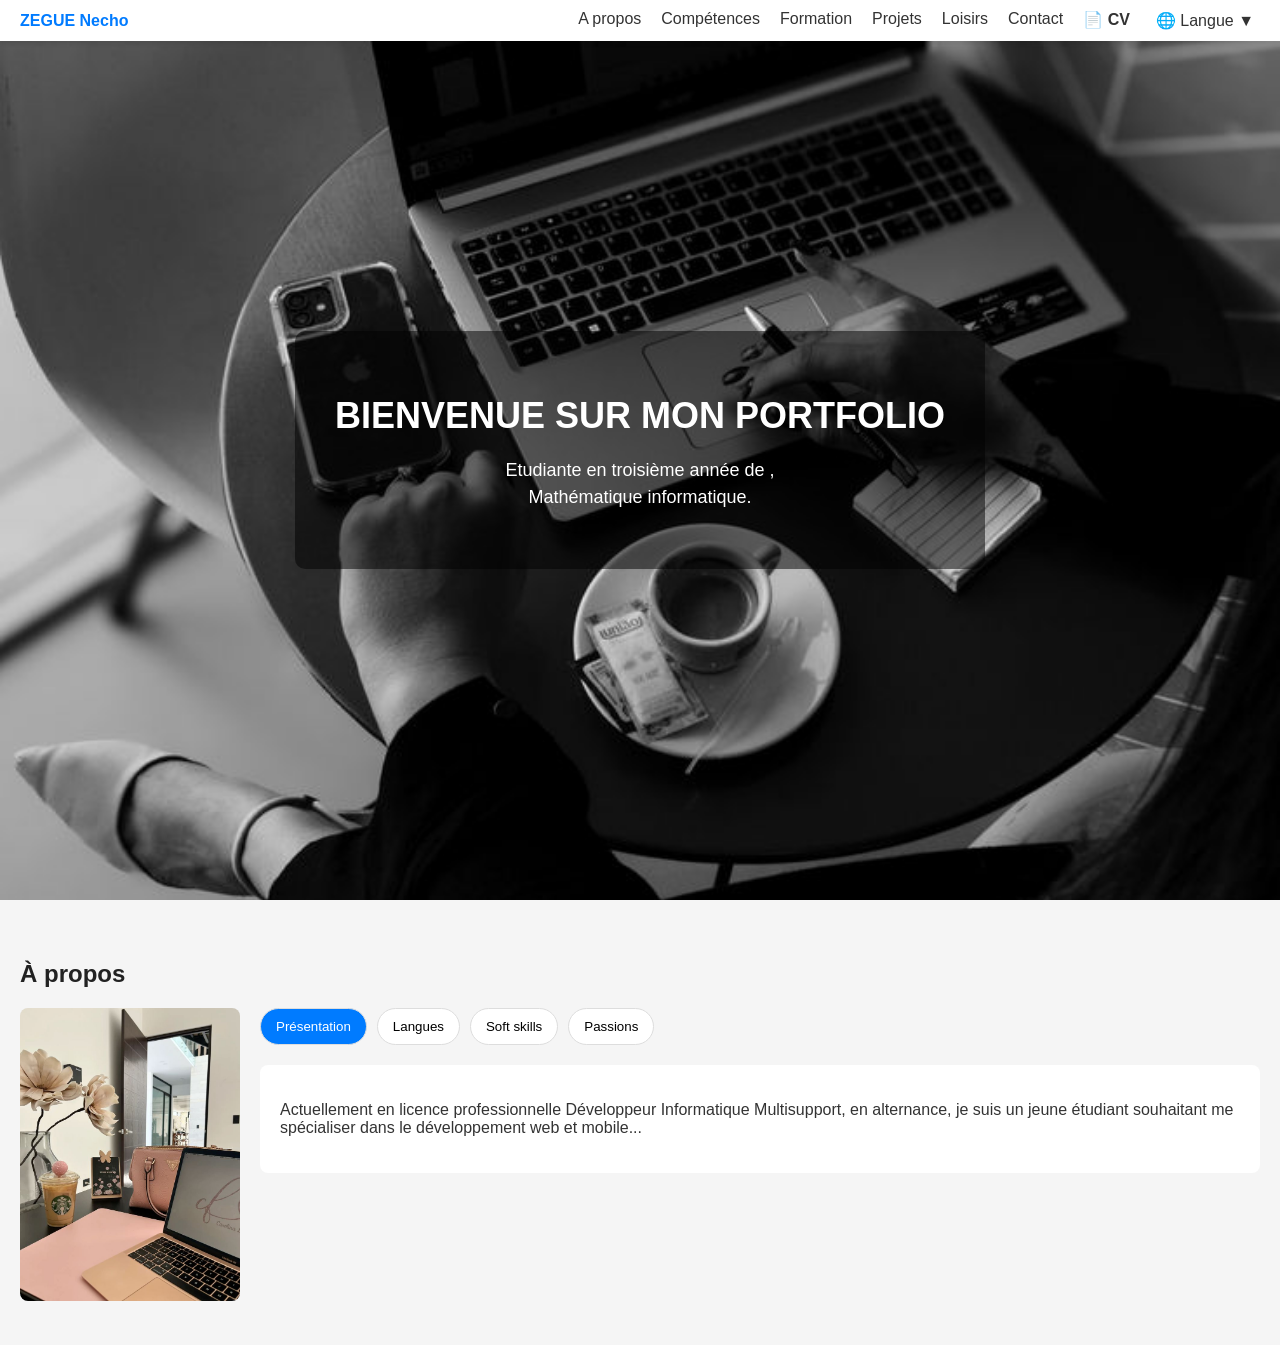
==== index.html @ 8e3d7dd7 "Update profile image source path in index.html" ====
<!DOCTYPE html>
<html lang="fr">
<head>
  <meta charset="UTF-8">
  <meta name="viewport" content="width=device-width, initial-scale=1.0">
  <title>Portfolio</title>
  <link rel="stylesheet" href="style.css">
</head>
<body>
  <!-- Navbar -->
  <nav class="navbar">
    <div class="logo">ZEGUE Necho</div>
    <ul class="menu">
      <li><a href="#about">A propos</a></li>
      <li><a href="#skills">Compétences</a></li>
      <li><a href="#education">Formation</a></li>
      <li><a href="#projects">Projets</a></li>
      <li><a href="#hobbies">Loisirs</a></li>
      <li><a href="#contact">Contact</a></li>
      <li><a href="cv.pdf" download class="cv">📄 CV</a></li>
      <li class="lang-dropdown">
        <button id="lang-btn">🌐 Langue ▼</button>
        <ul id="lang-menu" class="hidden">
          <li>Français</li>
          <li>English</li>
        </ul>
      </li>
    </ul>
  </nav>

  <!-- Section Hero -->
  <header class="hero">
    <div class="overlay">
      <h1>BIENVENUE SUR MON PORTFOLIO</h1>
      <p>Etudiante en troisième année de ,<br>
         Mathématique informatique.</p>
    </div>
  </header>

  <script src="script.js"></script>

  <!-- ====== HTML ====== -->
  <section class="about-section" id="about">
    <h2 class="about-title">À propos</h2>
    <div class="about-container">
      <!-- Photo de profil -->
      <div class="about-photo"> 
        <img src="images/stage.jpg" alt="Photo de profil">
      </div>
  
      <!-- Contenu à droite -->
      <div class="about-content">
        <!-- Boutons -->
        <div class="tab-buttons">
          <button class="tab-btn active" data-tab="presentation">Présentation</button>
          <button class="tab-btn" data-tab="langues">Langues</button>
          <button class="tab-btn" data-tab="skills">Soft skills</button>
          <button class="tab-btn" data-tab="passions">Passions</button>
        </div>
  
        <!-- Zone de contenu -->
        <div class="tab-content">
          <div id="presentation" class="tab-item active">
            <p>
              Actuellement en licence professionnelle Développeur Informatique Multisupport, en alternance, je suis un jeune étudiant souhaitant me spécialiser dans le développement web et mobile...
            </p>
          </div>
          <div id="langues" class="tab-item">
            <p>
              Français (natif), Anglais (intermédiaire), Espagnol (notions).
            </p>
          </div>
          <div id="skills" class="tab-item">
            <p>
              Travail en équipe, communication, adaptabilité, résolution de problèmes.
            </p>
          </div>
          <div id="passions" class="tab-item">
            <p>
              Développement web, nouvelles technologies, sport, musique.
            </p>
          </div>
        </div>
      </div>
    </div>
  </section>

</body>
</html>
---- style.css ----
body {
  margin: 0;
  font-family: Arial, sans-serif;
}

/* Navbar */
.navbar {
  position: fixed;
  top: 0;
  width: 100%;
  background-color: #ffffff; /* Fond blanc */
  color: #333333; /* Texte gris foncé */
  display: flex;
  justify-content: space-between;
  align-items: center;
  padding: 10px 20px;
  box-shadow: 0 2px 5px rgba(0,0,0,0.1);
  z-index: 1000;
}

.logo {
  font-weight: bold;
  color: #007BFF; /* Bleu pour le nom */
}

.menu {
  list-style: none;
  display: flex;
  margin: 0;
  padding: 0;
  padding-right: 40px; /* Décale les éléments vers la gauche de ~4cm */
}


.menu li {
  margin-left: 20px;
  position: relative;
}

.menu a, .menu button {
  text-decoration: none;
  color: #333333;
  background: none;
  border: none;
  font-size: 16px;
  cursor: pointer;
}

.menu a:hover, .menu button:hover {
  color: #007BFF; /* Hover bleu */
}

.cv {
  font-weight: bold;
}

.lang-dropdown ul {
  position: absolute;
  top: 30px;
  right: 0;
  background: #ffffff; /* Fond blanc */
  border: 1px solid #ccc;
  list-style: none;
  padding: 5px;
  margin: 0;
  width: 120px;
}

.lang-dropdown ul li {
  padding: 8px;
  cursor: pointer;
  color: #000000; /* Texte noir */
}

.lang-dropdown ul li:hover {
  background: #f0f0f0; /* Hover gris clair */
}

.hidden {
  display: none;
}

/* Section avec image de fond */
.hero {
  height: 100vh;
  background: url("images/bureau.jpg") no-repeat center center/cover;
  display: flex;
  align-items: center;
  justify-content: center;
  text-align: center;
  position: relative;
}

.hero .overlay {
  background: rgba(0,0,0,0.5); /* Fond semi-transparent noir */
  color: #ffffff;
  padding: 40px;
  border-radius: 10px;
}

.hero h1 {
  font-size: 36px;
  margin-bottom: 20px;
}

.hero p {
  font-size: 18px;
  line-height: 1.5;
}

/* Responsive */
@media (max-width: 768px) {
  .menu {
    flex-direction: column;
    background: #ffffff;
    position: absolute;
    top: 60px;
    right: 0;
    width: 200px;
    display: none;
  }

  .menu li {
    margin: 10px 0;
  }

  .menu.show {
    display: flex;
  }

  .hero h1 {
    font-size: 24px;
  }

  .hero p {
    font-size: 14px;
  }
}

/* ====== CSS ====== */
.about-section {
  background-color: #f5f5f5;
  color: #333333;
  padding: 40px 20px;
}

.about-title {
  font-weight: bold;
  color: #222222;
  margin-bottom: 20px;
}

.about-container {
  display: flex;
  flex-wrap: wrap;
  gap: 20px;
}

.about-photo img {
  width: 220px;
  border-radius: 8px;
}

.about-content {
  flex: 1;
  min-width: 250px;
}

.tab-buttons {
  display: flex;
  gap: 10px;
  margin-bottom: 20px;
}

.tab-btn {
  background-color: #ffffff;
  color: #000000;
  border: 1px solid #ddd;
  padding: 10px 15px;
  border-radius: 20px;
  cursor: pointer;
  transition: all 0.3s ease;
}

.tab-btn:hover {
  background-color: #007BFF;
  color: #ffffff;
}

.tab-btn.active {
  background-color: #007BFF;
  color: #ffffff;
}

.tab-content {
  background: #ffffff;
  padding: 20px;
  border-radius: 8px;
}

.tab-item {
  display: none;
}

.tab-item.active {
  display: block;
}

/* Responsive */
@media (max-width: 768px) {
  .about-container {
    flex-direction: column;
    align-items: center;
  }

  .about-photo img {
    width: 180px;
  }

  .tab-buttons {
    flex-wrap: wrap;
    justify-content: center;
  }
}
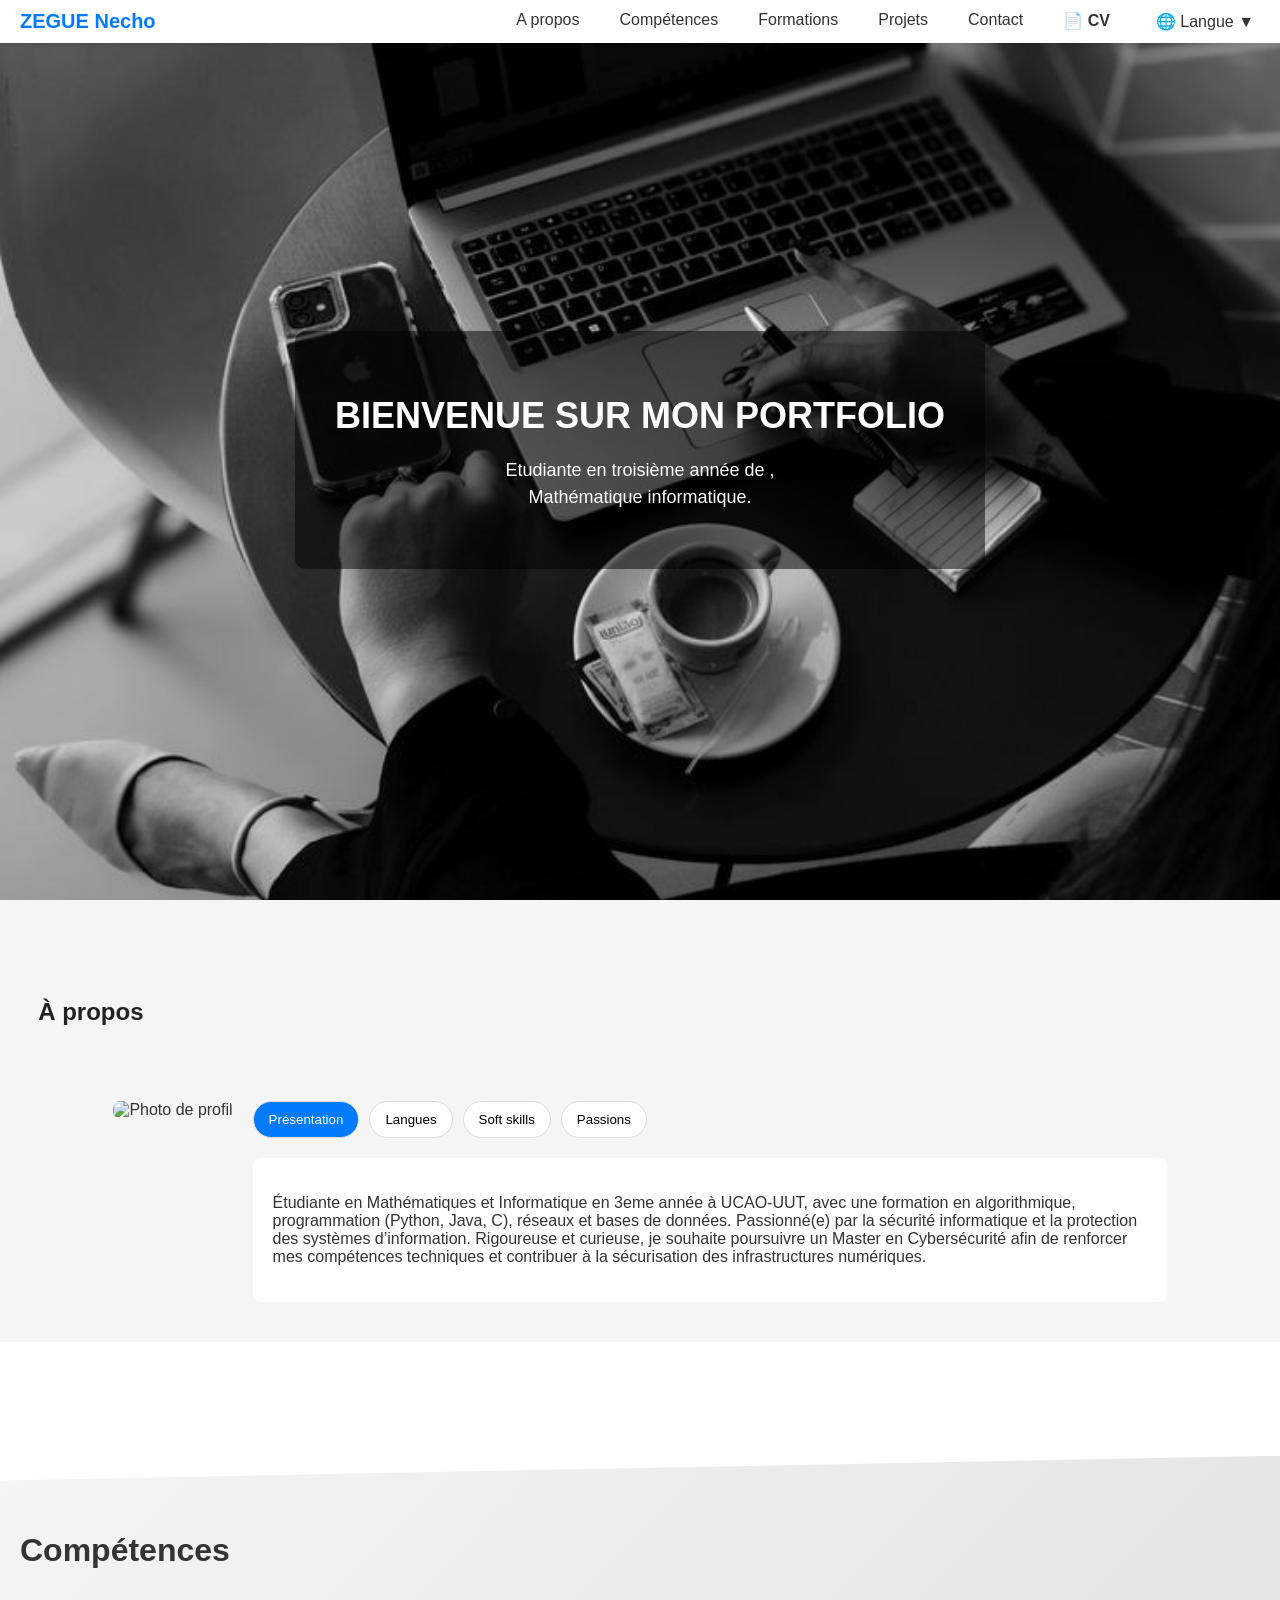
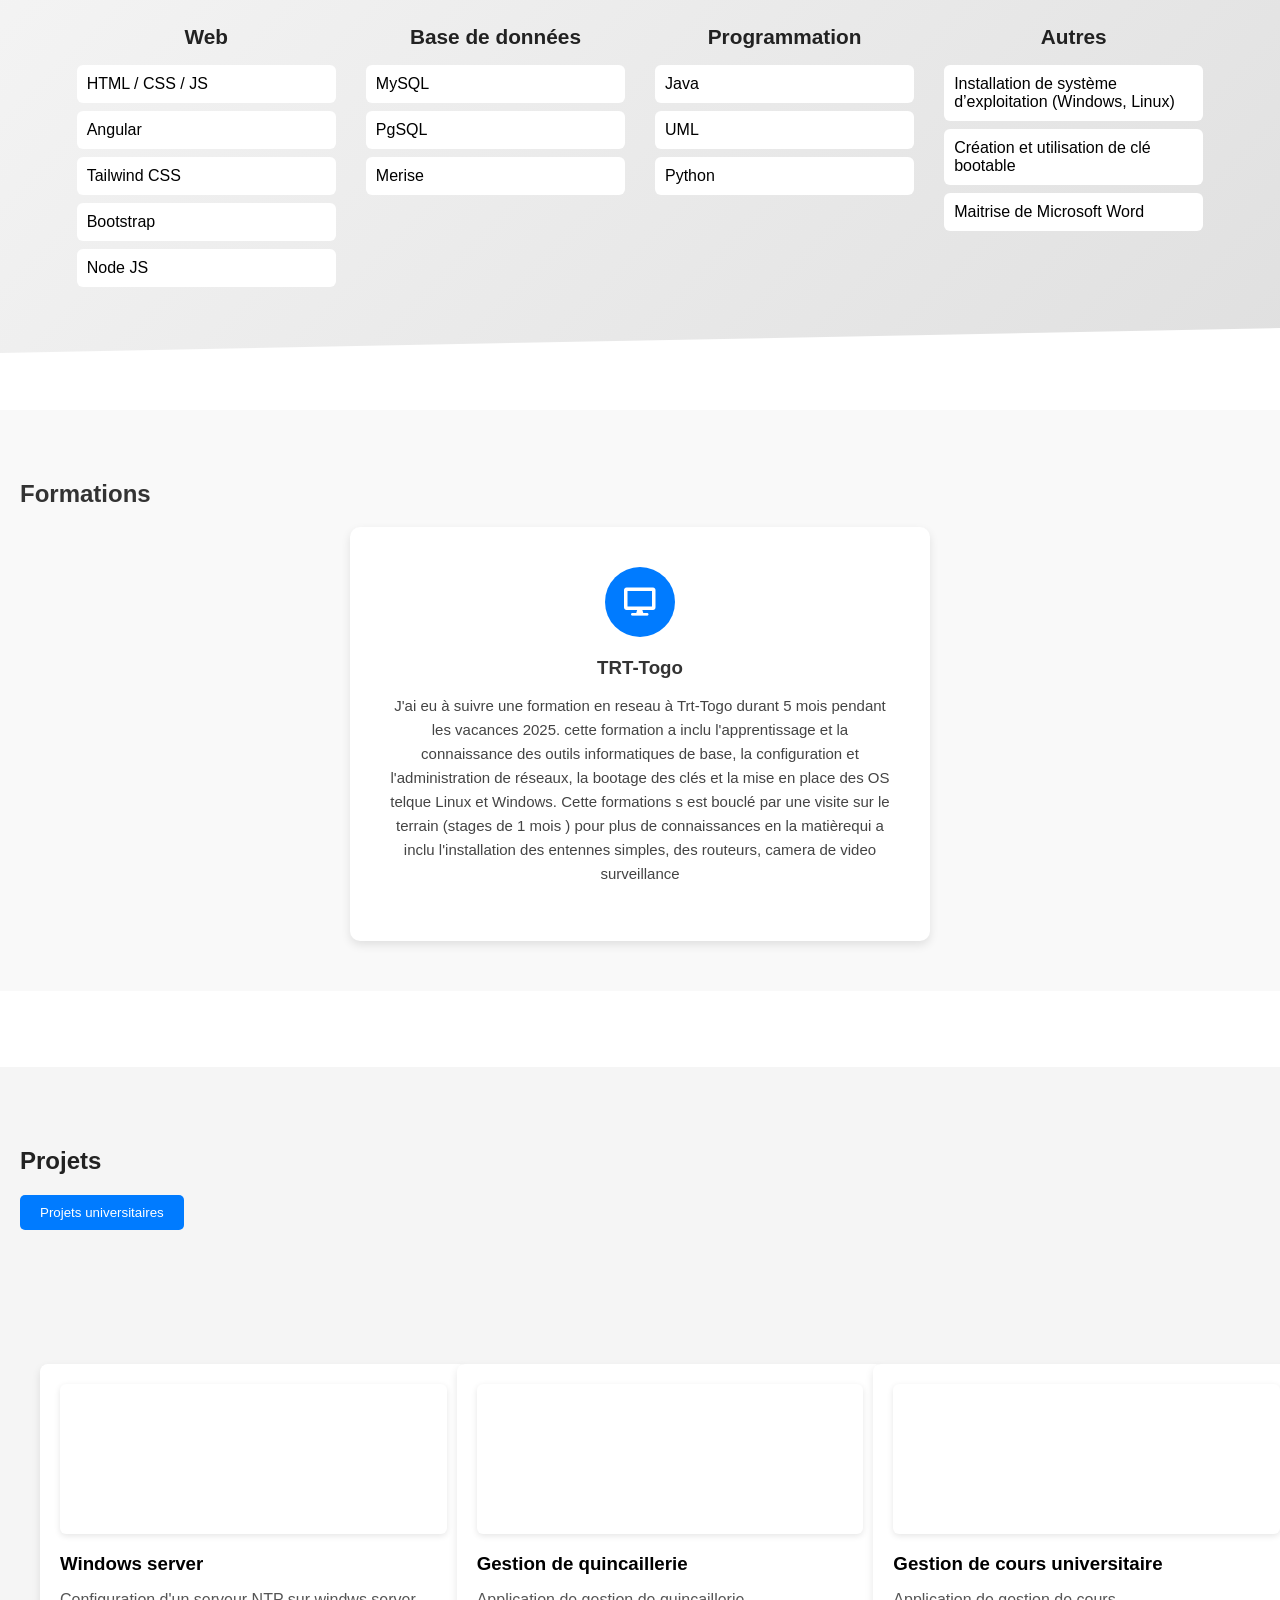
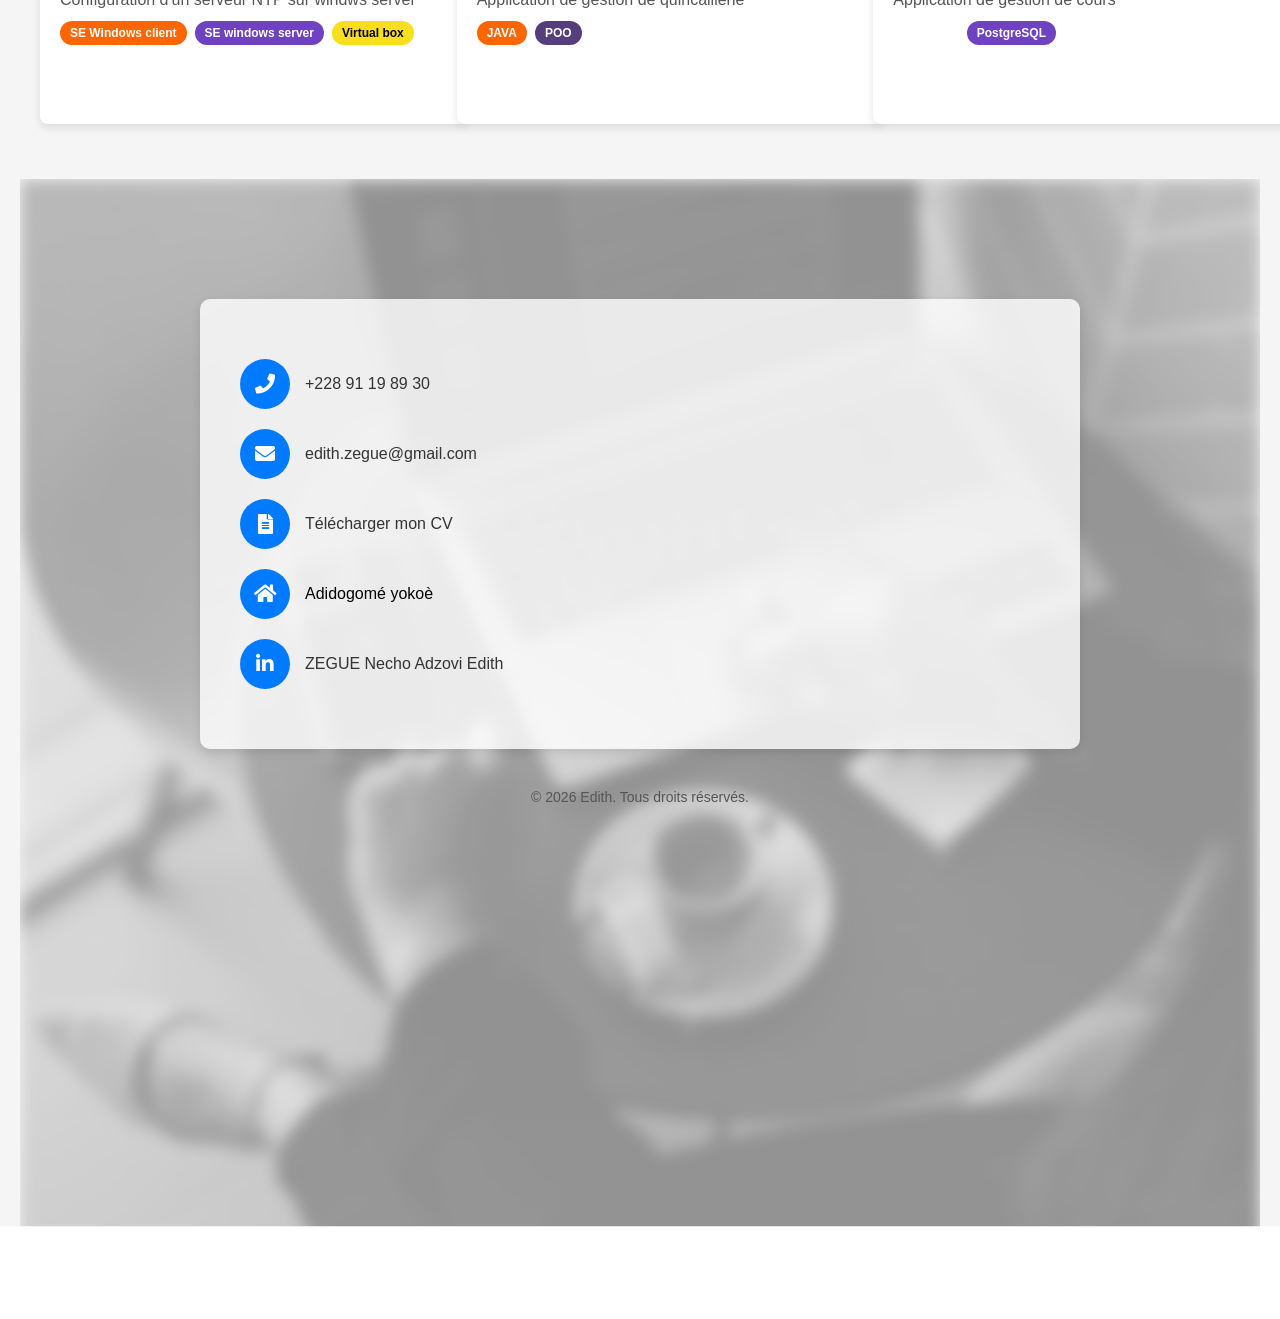
==== commit b51a2610: "Revise portfolio content and add Font Awesome Updated various sections of the portfolio including na" ====
--- a/index.html
+++ b/index.html
@@ -5,6 +5,8 @@
   <meta name="viewport" content="width=device-width, initial-scale=1.0">
   <title>Portfolio</title>
   <link rel="stylesheet" href="style.css">
+  <link rel="stylesheet" href="https://cdnjs.cloudflare.com/ajax/libs/font-awesome/5.15.4/css/all.min.css">
+
 </head>
 <body>
   <!-- Navbar -->
@@ -13,9 +15,9 @@
     <ul class="menu">
       <li><a href="#about">A propos</a></li>
       <li><a href="#skills">Compétences</a></li>
-      <li><a href="#education">Formation</a></li>
-      <li><a href="#projects">Projets</a></li>
-      <li><a href="#hobbies">Loisirs</a></li>
+      <li><a href="#education">Formations</a></li>
+      <li><a href="#projects">Projets</a></li> 
+<!--      <li><a href="#hobbies">Loisirs</a></li> -->
       <li><a href="#contact">Contact</a></li>
       <li><a href="cv.pdf" download class="cv">📄 CV</a></li>
       <li class="lang-dropdown">
@@ -45,7 +47,7 @@
     <div class="about-container">
       <!-- Photo de profil -->
       <div class="about-photo"> 
-        <img src="images/stage.jpg" alt="Photo de profil">
+        <img src="images/MOI.jpeg" alt="Photo de profil">
       </div>
   
       <!-- Contenu à droite -->
@@ -62,28 +64,312 @@
         <div class="tab-content">
           <div id="presentation" class="tab-item active">
             <p>
-              Actuellement en licence professionnelle Développeur Informatique Multisupport, en alternance, je suis un jeune étudiant souhaitant me spécialiser dans le développement web et mobile...
+              Étudiante en Mathématiques et Informatique en 3eme année à UCAO-UUT, avec une formation en algorithmique, programmation (Python, Java, C), réseaux et bases de données. Passionné(e) par la sécurité informatique et la protection des systèmes d’information. Rigoureuse et curieuse, je souhaite poursuivre un Master en Cybersécurité afin de renforcer mes compétences techniques et contribuer à la sécurisation des infrastructures numériques.
             </p>
           </div>
           <div id="langues" class="tab-item">
             <p>
-              Français (natif), Anglais (intermédiaire), Espagnol (notions).
+              Français (natif), Anglais (intermédiaire).
             </p>
           </div>
           <div id="skills" class="tab-item">
             <p>
-              Travail en équipe, communication, adaptabilité, résolution de problèmes.
+              Travail en équipe, communication, adaptabilité, esprit critique, discipline, résolution de problèmes.
             </p>
           </div>
           <div id="passions" class="tab-item">
             <p>
-              Développement web, nouvelles technologies, sport, musique.
+              J'ai de la passion pour la musique, la danse, le dessin, les voyanges et meme le sport qui est plus un loisirs.
             </p>
           </div>
         </div>
       </div>
     </div>
   </section>
+
+
+    <!-- Section Compétences -->
+    <!-- Section Compétences -->
+    <section class="competences">
+    <div class="header">
+        <h2>Compétences</h2>
+    </div>
+    <div class="skills-grid">
+        <!-- Web -->
+        <div class="skill-column">
+        <h3>Web</h3>
+        <ul>
+            <li data-level="90">HTML / CSS / JS</li>
+            <li data-level="80">Angular</li>
+            <li data-level="65">Tailwind CSS</li>
+            <li data-level="70">Bootstrap</li>
+            <li data-level="40">Node JS</li>
+        </ul>
+        </div>
+        <!-- Base de données -->
+        <div class="skill-column">
+        <h3>Base de données</h3>
+        <ul>
+            <li data-level="70">MySQL</li>
+            <li data-level="60">PgSQL</li>
+            <li data-level="40">Merise</li>
+        </ul>
+        </div>
+        <!-- Programmation -->
+        <div class="skill-column">
+        <h3>Programmation</h3>
+        <ul>
+            <li data-level="60">Java</li>
+            <li data-level="50">UML</li>
+            <li data-level="30">Python</li>
+        </ul>
+        </div>
+        <!-- Autres -->
+        <div class="skill-column">
+        <h3>Autres</h3>
+        <ul>
+            <li data-level="60">Installation de système d’exploitation (Windows, Linux)</li>
+            <li data-level="65">Création et utilisation de clé bootable</li>
+            <li data-level="90">Maitrise de Microsoft Word</li>
+        </ul>
+        </div>
+    </div>
+    </section>
+
+
+    <!-- Section Formation -->
+
+    <section class="formations">
+        <h2 class="section-title">Formations</h2>
+        <div class="formations-container">
+        
+        <!-- Carte 1 -->
+    <!--   <div class="formation-card">
+            <div class="icon">
+                <i class="fas fa-microscope"></i>
+            </div>
+            <h3>Bac Scientifique</h3>
+            <p>
+            J'ai obtenu mon baccalauréat scientifique spécialité ISN (Informatique et Sciences du Numérique) et option Musique en Juillet 2017, au lycée Voltaire de Wingles. 
+            J'ai choisi la spécialité ISN car je voulais découvrir l'informatique en général, et c'est cette option qui m'a orienté vers des études en informatique.
+            </p>
+        </div>  -->
+
+        <!-- Carte 2 -->
+        <div class="formation-card">
+            <div class="icon">
+                <i class="fas fa-desktop"></i>
+            </div>
+            <h3>TRT-Togo</h3>
+            <p>
+              J'ai eu à suivre une formation en reseau à Trt-Togo durant 5 mois pendant les vacances 2025. cette formation a inclu l'apprentissage et la connaissance  des outils 
+              informatiques de base, la configuration et l'administration de réseaux, la bootage des clés et la mise en place des OS telque Linux et Windows. Cette formations s est bouclé 
+              par une visite sur le terrain (stages de 1 mois ) pour plus de connaissances en la matièrequi a inclu l'installation des entennes simples, des routeurs, camera de video surveillance
+            </p>
+        </div>
+
+        <!-- Carte 3 -->
+     <!--    <div class="formation-card">
+            <div class="icon">
+                <i class="fas fa-project-diagram"></i>
+            </div>
+            <h3>Management de Projet Digital</h3>
+            <p>
+                Je suis actuellement en cinquième année à Efficom Lille où je suis cette formation en alternance, ce qui me permet de développer mes compétences en chefferie de projet et management d'équipe tout en acquérant de l'expérience en entreprise à WorldLine.
+            </p>
+        </div>  -->
+
+    </div>
+    </section>
+
+
+    <!-- projets -->
+
+      <section class="portfolio-section">
+    <!-- Bloc Projets personnels -->
+    <div class="portfolio-header">
+      <h2>Projets</h2>
+      <div class="portfolio-buttons">
+        <button class="filter-btn active">Projets universitaires</button>
+      </div>
+    </div>
+
+    <div class="portfolio-grid personal-block">
+      <!-- Carte 1 -->
+      <div class="portfolio-card">
+        <div class="card-inner">
+          <div class="card-front">
+            
+            <div class="project-image" style="background-image: url('images/windows server.jpg');"></div>
+            <h3>Windows server</h3>
+            <p>Configuration d'un serveur NTP sur windws server</p>
+            <div class="badges">
+              <span class="badge htmlcss">SE Windows client</span>
+              <span class="badge php">SE windows server</span>
+              <span class="badge js">Virtual box</span>
+            </div>
+          </div>
+          <div class="card-back">
+            <p>Projet de configuration de serveur NTP sur Windows Server.</p>
+          </div>
+        </div>
+      </div>
+
+      <!-- Carte 2 -->
+      <div class="portfolio-card">
+        <div class="card-inner">
+          <div class="card-front">
+             <div class="project-image" style="background-image: url('images/outils.jpg');"></div>
+            <h3>Gestion de quincaillerie</h3>
+            <p>Application de gestion de quincaillerie</p>
+            <div class="badges">
+              <span class="badge htmlcss">JAVA</span>
+              <span class="badge bootstrap">POO</span>
+              <span class="badge JS">MySQL</span>
+            </div>
+          </div>
+          <div class="card-back">
+            <p>Projet de conception et de développement d'une application de gestion de quincaillerie.</p>
+          </div>
+        </div>
+      </div>
+
+      <!-- Carte 3 -->
+      <div class="portfolio-card">
+        <div class="card-inner">
+          <div class="card-front">
+            <div class="project-image" style="background-image: url('images/cours.jpg');"></div>
+            <h3>Gestion de cours universitaire</h3>
+            <p>Application de gestion de cours</p>
+            <div class="badges">
+              <span class="badge JS">Angular</span>
+              <span class="badge php">PostgreSQL</span>
+            </div>
+          </div>
+          <div class="card-back">
+            <p>Application de gestion de cours universitaire.</p>
+          </div>
+        </div>
+      </div>
+    </div>
+
+    <!-- Bloc Projets professionnels -->
+<!--    <div class="portfolio-header professional-header">
+      <div class="portfolio-buttons">
+        <button class="filter-btn active">Projets professionnels</button>
+      </div>
+    </div> -->
+
+<!--    <div class="portfolio-grid professional-block">
+       Carte 1 
+      <div class="portfolio-card">
+        <div class="card-inner">
+          <div class="card-front">
+            <div class="project-image"></div>
+            <h3>Minou</h3>
+            <p>Application gestion animale</p>
+            <div class="badges">
+              <span class="badge htmlcss">HTML/CSS</span>
+              <span class="badge js">JS</span>
+            </div>
+          </div>
+          <div class="card-back">
+            <p>Projet professionnel pour suivi vétérinaire et gestion des animaux.</p>
+          </div>
+        </div>
+      </div> -->
+
+      <!-- Carte 2 
+      <div class="portfolio-card">
+        <div class="card-inner">
+          <div class="card-front">
+            <div class="project-image"></div>
+            <h3>Chat</h3>
+            <p>Application de messagerie</p>
+            <div class="badges">
+              <span class="badge bootstrap">Bootstrap</span>
+              <span class="badge js">JS</span>
+            </div>
+          </div>
+          <div class="card-back">
+            <p>Application de chat en temps réel avec interface moderne.</p>
+          </div>
+        </div>
+      </div> -->
+
+      <!-- Carte 3 
+      <div class="portfolio-card">
+        <div class="card-inner">
+          <div class="card-front">
+            <div class="project-image"></div>
+            <h3>Woi</h3>
+            <p>Plateforme collaborative</p>
+            <div class="badges">
+              <span class="badge php">PHP</span>
+              <span class="badge js">JS</span>
+            </div>
+          </div>
+          <div class="card-back">
+            <p>Plateforme pour projets collaboratifs et gestion d’équipe.</p>
+          </div>
+        </div>
+      </div>
+    </div>
+  </section> -->
+
+
+  <!-- Navbar -->
+<!--  <nav>
+    <div class="logo">Contact</div>
+    <ul>
+      <li><a href="#hard-skills">Hard-skills</a></li>
+      <li><a href="#soft-skills">Soft-skills</a></li>
+      <li><a href="#formations">Formations</a></li>
+      <li><a href="#experiences">Expériences</a></li>
+      <li><a href="#projets">Projets</a></li>
+      <li><a href="#loisirs">Loisirs</a></li>
+      <li><a href="#contact">Contact</a></li>
+    </ul>
+  </nav> -->
+
+  <!-- Section Contact -->
+  <section class="contact-section" id="contact">
+    <div class="contact-container">
+      <div class="contact-item">
+        <div class="icon-circle"><i class="fas fa-phone"></i></div>
+        <div class="contact-text"><a href="tel:+228 91 19 89 30">+228 91 19 89 30</a></div>
+      </div>
+
+      <div class="contact-item">
+        <div class="icon-circle"><i class="fas fa-envelope"></i></div>
+        <div class="contact-text"><a href="mailto:edith.zegue@gmail.com">edith.zegue@gmail.com</a></div>
+      </div>
+
+      <div class="contact-item">
+        <div class="icon-circle"><i class="fas fa-file-alt"></i></div>
+        <div class="contact-text"><a href="cv.pdf" download>Télécharger mon CV</a></div>
+      </div>
+
+      <div class="contact-item">
+        <div class="icon-circle"><i class="fas fa-home"></i></div>
+        <div class="contact-text">Adidogomé yokoè</div>
+      </div>
+
+      <div class="contact-item">
+        <div class="icon-circle"><i class="fab fa-linkedin-in"></i></div>
+        <div class="contact-text"><a href="https://www.linkedin.com/in/necho-zegue-a339b72ba?utm_source=share_via&utm_content=profile&utm_medium=member_android" target="_blank">ZEGUE Necho Adzovi Edith</a></div>
+      </div>
+    </div>
+
+    <footer>
+      © 2026 Edith. Tous droits réservés.
+    </footer>
+  </section>
+
+
+
+  
+
 
 </body>
 </html>
--- a/style.css
+++ b/style.css
@@ -138,16 +138,36 @@
 }
 
 /* ====== CSS ====== */
+/* ====== CSS ajusté ====== */
+/* ====== CSS ajusté ====== */
+
+/* ====== CSS ajusté ====== */
 .about-section {
   background-color: #f5f5f5;
   color: #333333;
-  padding: 40px 20px;
+
+  /* Espacement interne gauche/droite */
+  padding-left: 3cm;
+  padding-right: 3cm;
+
+  /* Espacement haut/bas */
+  padding-top: 40px;
+  padding-bottom: 40px;
 }
 
 .about-title {
   font-weight: bold;
   color: #222222;
-  margin-bottom: 20px;
+
+  /* Décalage du titre seul vers la gauche */
+  position: relative;
+  left: -2.99cm;
+
+  /* Séparation du titre avec la photo et le contenu */
+  margin-bottom: 1cm;
+
+  /* Ajout d’un padding interne autour du texte */
+  padding: 1cm;
 }
 
 .about-container {
@@ -208,6 +228,17 @@
 
 /* Responsive */
 @media (max-width: 768px) {
+  .about-section {
+    padding-left: 1.5cm;
+    padding-right: 1.5cm;
+  }
+
+  .about-title {
+    left: -1.5cm;
+    margin-bottom: 2cm;
+    padding: 0.5cm; /* padding réduit sur mobile */
+  }
+
   .about-container {
     flex-direction: column;
     align-items: center;
@@ -223,4 +254,591 @@
   }
 }
 
-
+/* Style général */
+/* Section Compétences */
+/* Section Compétences */
+.competences {
+  margin-top: 3cm; /* Séparation avec la section du dessus */
+  background: linear-gradient(135deg, #f5f5f5, #e0e0e0);
+  padding: 50px 20px;
+  clip-path: polygon(0 5%, 100% 0, 100% 95%, 0 100%);
+  font-family: 'Segoe UI', sans-serif;
+}
+
+.competences .header h2 {
+  font-size: 2rem;
+  font-weight: bold;
+  margin-bottom: 35px;
+  color: #333;
+}
+
+/* Grille des colonnes */
+.skills-grid {
+  display: grid;
+  grid-template-columns: repeat(auto-fit, minmax(220px, 1fr));
+  gap: 30px;
+  padding-left: 1.5cm;   /* espace à gauche */
+  padding-right: 1.5cm;  /* espace à droite */
+}
+
+/* Titres centrés */
+.skill-column h3 {
+  font-size: 1.3rem;
+  font-weight: bold;
+  margin-bottom: 15px;
+  color: #222;
+  text-align: center;
+}
+
+/* Liste des compétences */
+.skill-column ul {
+  list-style: none;
+  padding: 0;
+}
+
+.skill-column li {
+  background: #fff;
+  margin: 8px 0;
+  padding: 10px;
+  border-radius: 6px;
+  position: relative;
+  cursor: pointer;
+  transition: background 0.3s ease;
+}
+
+/* Survol gris */
+.skill-column li:hover {
+  background: #888;
+  color: #fff;
+}
+
+/* Pourcentage affiché à droite */
+.skill-column li::after {
+  content: attr(data-level) '%';
+  position: absolute;
+  right: 10px;
+  top: 50%;
+  transform: translateY(-50%);
+  font-size: 0.9rem;
+  color: #555;
+  opacity: 0;
+  transition: opacity 0.3s ease;
+}
+
+.skill-column li:hover::after {
+  opacity: 1;
+  color: #fff;
+}
+
+/* Responsive */
+@media (max-width: 768px) {
+  .skills-grid {
+    grid-template-columns: 1fr 1fr;
+    padding-left: 1cm;
+    padding-right: 1cm;
+  }
+}
+
+@media (max-width: 480px) {
+  .skills-grid {
+    grid-template-columns: 1fr;
+    padding-left: 0.5cm;
+    padding-right: 0.5cm;
+  }
+}
+
+
+/* Section globale */
+/* Section globale */
+.formations {
+  background-color: #f9f9f9;
+  padding: 50px 20px;
+  margin-top: 1.5cm;   /* Séparation avec la section précédente */
+  font-family: 'Segoe UI', Tahoma, Geneva, Verdana, sans-serif;
+  color: #333333;
+}
+
+/* Container */
+.formations-container {
+  display: flex;
+  justify-content: center;
+}
+
+/* Carte unique */
+.formation-card {
+  background-color: #ffffff;
+  box-shadow: 0 4px 10px rgba(0,0,0,0.1);
+  border-radius: 10px;
+  padding: 40px;
+  width: 500px;   /* Carte plus large */
+  text-align: center;
+  transition: transform 0.3s ease, box-shadow 0.3s ease;
+}
+
+/* Animation hover */
+.formation-card:hover {
+  transform: scale(1.03);
+  box-shadow: 0 8px 20px rgba(0,0,0,0.2);
+}
+
+/* Icône circulaire */
+.icon {
+  background-color: #007BFF;
+  color: #ffffff;
+  font-size: 28px;
+  width: 70px;
+  height: 70px;
+  border-radius: 50%;
+  display: flex;
+  align-items: center;
+  justify-content: center;
+  margin: 0 auto 20px auto;
+}
+
+/* Titre carte */
+.formation-card h3 {
+  font-weight: bold;
+  margin-bottom: 15px;
+}
+
+/* Texte description */
+.formation-card p {
+  color: #444444;
+  font-size: 15px;
+  line-height: 1.6;
+}
+
+/* Responsive */
+@media (max-width: 768px) {
+  .formation-card {
+    width: 90%;   /* Sur mobile, occupe presque toute la largeur */
+  }
+}
+
+
+/* Section */
+/* Section */
+/* Séparation avec la section suivante */
+/* Section Portfolio */
+.portfolio-section {
+  background: #f5f5f5;
+  padding: 60px 20px;
+  clip-path: polygon(0 0, 100% 0, 100% 95%, 0 95%); /* haut droit */
+  font-family: 'Segoe UI', sans-serif;
+  margin-top: 2cm; /* éloignement de la section précédente */
+}
+
+.personal-block,
+.professional-block {
+  padding: 2.5cm 0; /* espace interne vertical */
+  padding-left: 20px; /* décalage vers la gauche */
+}
+
+
+.portfolio-header h2 {
+  font-weight: bold;
+  color: #222222;
+  margin-bottom: 20px;
+}
+
+.portfolio-buttons {
+  display: flex;
+  gap: 10px;
+  margin-bottom: 40px;
+}
+
+.filter-btn {
+  background: #cccccc; /* gris par défaut */
+  color: #000000;
+  border: none;
+  padding: 10px 20px;
+  cursor: pointer;
+  font-weight: 500;
+  border-radius: 5px;
+  transition: background 0.3s, color 0.3s;
+}
+
+.filter-btn:hover {
+  background: #3399FF; /* bleu ciel au survol */
+  color: #ffffff;
+}
+
+.filter-btn.active {
+  background: #007BFF; /* bleu foncé actif */
+  color: #ffffff;
+}
+
+.portfolio-grid {
+  display: grid;
+  grid-template-columns: repeat(3, 1fr);
+  gap: 30px;
+}
+
+.project-image {
+  height: 180px; 
+  width: 100%;
+  
+  
+  background-repeat: no-repeat; 
+  background-size: cover;       
+  background-position: center;   
+  
+  border-radius: 8px 8px 0 0;    
+}
+/*.project-image {
+  background-image: url('images/windows server.jpg');
+  background-size: cover;
+  background-position: center;
+  height: 150px;
+  border-radius: 6px;
+  box-shadow: 0 2px 6px rgba(0,0,0,0.1);
+}*/
+
+/*.project-image-full {
+  width: 100%;
+  height: 100%;
+  object-fit: cover; 
+  border-radius: 8px;
+} */
+
+
+.professional-header {
+  margin-top: 1.5cm; /* séparation entre les deux blocs */
+}
+
+.portfolio-card {
+  perspective: 1000px;
+}
+
+.card-inner {
+  position: relative;
+  width: 100%;
+  height: 320px;
+  transition: transform 0.8s;
+  transform-style: preserve-3d;
+}
+
+.portfolio-card:hover .card-inner {
+  transform: rotateY(180deg);
+}
+
+.card-front, .card-back {
+  position: absolute;
+  width: 100%;
+  height: 100%;
+  backface-visibility: hidden;
+  background: #ffffff;
+  box-shadow: 0 4px 8px rgba(0,0,0,0.1);
+  border-radius: 8px;
+  padding: 20px;
+}
+
+.card-front .project-image {
+  background: #ffffff;
+  height: 150px;
+  margin-bottom: 15px;
+  border-radius: 6px;
+  box-shadow: 0 2px 6px rgba(0,0,0,0.1);
+}
+
+.card-front h3 {
+  font-weight: bold;
+  margin-bottom: 8px;
+}
+
+.card-front p {
+  color: #555;
+  margin-bottom: 12px;
+}
+
+.badges {
+  display: flex;
+  gap: 8px;
+  flex-wrap: wrap;
+}
+
+.badge {
+  padding: 5px 10px;
+  border-radius: 12px;
+  font-size: 12px;
+  font-weight: bold;
+  color: #fff;
+}
+
+.badge.htmlcss { background: #FF6600; }
+.badge.php { background: #6f42c1; }
+.badge.js { background: #f7df1e; color: #000; }
+.badge.bootstrap { background: #563d7c; }
+
+.card-back {
+  transform: rotateY(180deg);
+  color: #333333;
+  display: flex;
+  align-items: center;
+  justify-content: center;
+  text-align: center;
+}
+
+@media (max-width: 768px) {
+  .portfolio-grid {
+    grid-template-columns: 1fr;
+  }
+}
+
+
+/* Navbar */
+nav {
+  background-color: #ffffff;
+  display: flex;
+  justify-content: space-between;
+  align-items: center;
+  padding: 15px 30px;
+  position: fixed;
+  top: 0;
+  left: 0;
+  width: 100%;
+  z-index: 1000;
+  box-shadow: 0 2px 5px rgba(0,0,0,0.1);
+}
+
+nav .logo {
+  font-weight: bold;
+  color: #007BFF;
+  font-size: 20px;
+}
+
+nav ul {
+  list-style: none;
+  display: flex;
+  gap: 20px;
+}
+
+nav ul li a {
+  text-decoration: none;
+  color: #000000;
+  font-weight: 500;
+  transition: color 0.3s;
+}
+
+nav ul li a:hover {
+  color: #007BFF;
+}
+
+/* Section Contact */
+.contact-section {
+  position: relative;
+  min-height: 100vh;
+  padding: 120px 20px 60px;
+  text-align: center;
+  overflow: hidden;
+}
+
+.contact-section::before {
+  content: "";
+  position: absolute;
+  top: 0; left: 0;
+  width: 100%; height: 100%;
+  background: url('bureau_background.jpg') center/cover no-repeat;
+  filter: blur(8px);
+  opacity: 0.4;
+  z-index: -1;
+}
+
+.contact-container {
+  max-width: 800px;
+  margin: 0 auto;
+  background: rgba(255,255,255,0.8);
+  padding: 40px;
+  border-radius: 10px;
+  box-shadow: 0 4px 10px rgba(0,0,0,0.1);
+}
+
+.contact-item {
+  display: flex;
+  align-items: center;
+  gap: 15px;
+  margin: 20px 0;
+  transition: transform 0.3s, color 0.3s;
+}
+
+.contact-item:hover {
+  transform: scale(1.05);
+  color: #007BFF;
+}
+
+.icon-circle {
+  width: 50px;
+  height: 50px;
+  border-radius: 50%;
+  background-color: #007BFF;
+  display: flex;
+  align-items: center;
+  justify-content: center;
+  color: #ffffff;
+  font-size: 20px;
+  flex-shrink: 0;
+}
+
+.contact-text a {
+  text-decoration: none;
+  color: #333333;
+  transition: color 0.3s;
+}
+
+.contact-text a:hover {
+  color: #007BFF;
+}
+
+/* Footer */
+footer {
+  text-align: center;
+  margin-top: 40px;
+  color: #555555;
+  font-size: 14px;
+}
+
+/* Responsive */
+@media (max-width: 768px) {
+  nav ul {
+    flex-direction: column;
+    gap: 10px;
+  }
+
+  .contact-container {
+    padding: 20px;
+  }
+
+  .contact-item {
+    flex-direction: column;
+    text-align: center;
+  }
+}
+
+
+/* Navbar */
+nav {
+  background-color: #ffffff;
+  display: flex;
+  justify-content: space-between;
+  align-items: center;
+  padding: 15px 30px;
+  position: fixed;
+  top: 0;
+  left: 0;
+  width: 100%;
+  z-index: 1000;
+  box-shadow: 0 2px 5px rgba(0,0,0,0.1);
+}
+
+nav .logo {
+  font-weight: bold;
+  color: #007BFF;
+  font-size: 20px;
+}
+
+nav ul {
+  list-style: none;
+  display: flex;
+  gap: 20px;
+}
+
+nav ul li a {
+  text-decoration: none;
+  color: #000000;
+  font-weight: 500;
+  transition: color 0.3s;
+}
+
+nav ul li a:hover {
+  color: #007BFF;
+}
+
+/* Section Contact */
+.contact-section {
+  position: relative;
+  min-height: 100vh;
+  padding: 120px 20px 60px;
+  text-align: center;
+  overflow: hidden;
+}
+
+.contact-section::before {
+  content: "";
+  position: absolute;
+  top: 0; left: 0;
+  width: 100%; height: 100%;
+  background: url('images/bureau.jpg') center/cover no-repeat;
+/*  filter: blur(8px);*/
+  opacity: 0.4;
+  z-index: -1;
+}
+
+.contact-container {
+  max-width: 800px;
+  margin: 0 auto;
+  background: rgba(255,255,255,0.8);
+  padding: 40px;
+  border-radius: 10px;
+  box-shadow: 0 4px 10px rgba(0,0,0,0.1);
+}
+
+.contact-item {
+  display: flex;
+  align-items: center;
+  gap: 15px;
+  margin: 20px 0;
+  transition: transform 0.3s, color 0.3s;
+}
+
+.contact-item:hover {
+  transform: scale(1.05);
+  color: #007BFF;
+}
+
+.icon-circle {
+  width: 50px;
+  height: 50px;
+  border-radius: 50%;
+  background-color: #007BFF;
+  display: flex;
+  align-items: center;
+  justify-content: center;
+  color: #ffffff;
+  font-size: 20px;
+  flex-shrink: 0;
+}
+
+.contact-text a {
+  text-decoration: none;
+  color: #333333;
+  transition: color 0.3s;
+}
+
+.contact-text a:hover {
+  color: #007BFF;
+}
+
+/* Footer */
+footer {
+  text-align: center;
+  margin-top: 40px;
+  color: #555555;
+  font-size: 14px;
+}
+
+/* Responsive */
+@media (max-width: 768px) {
+  nav ul {
+    flex-direction: column;
+    gap: 10px;
+  }
+
+  .contact-container {
+    padding: 20px;
+  }
+
+  .contact-item {
+    flex-direction: column;
+    text-align: center;
+  }
+}
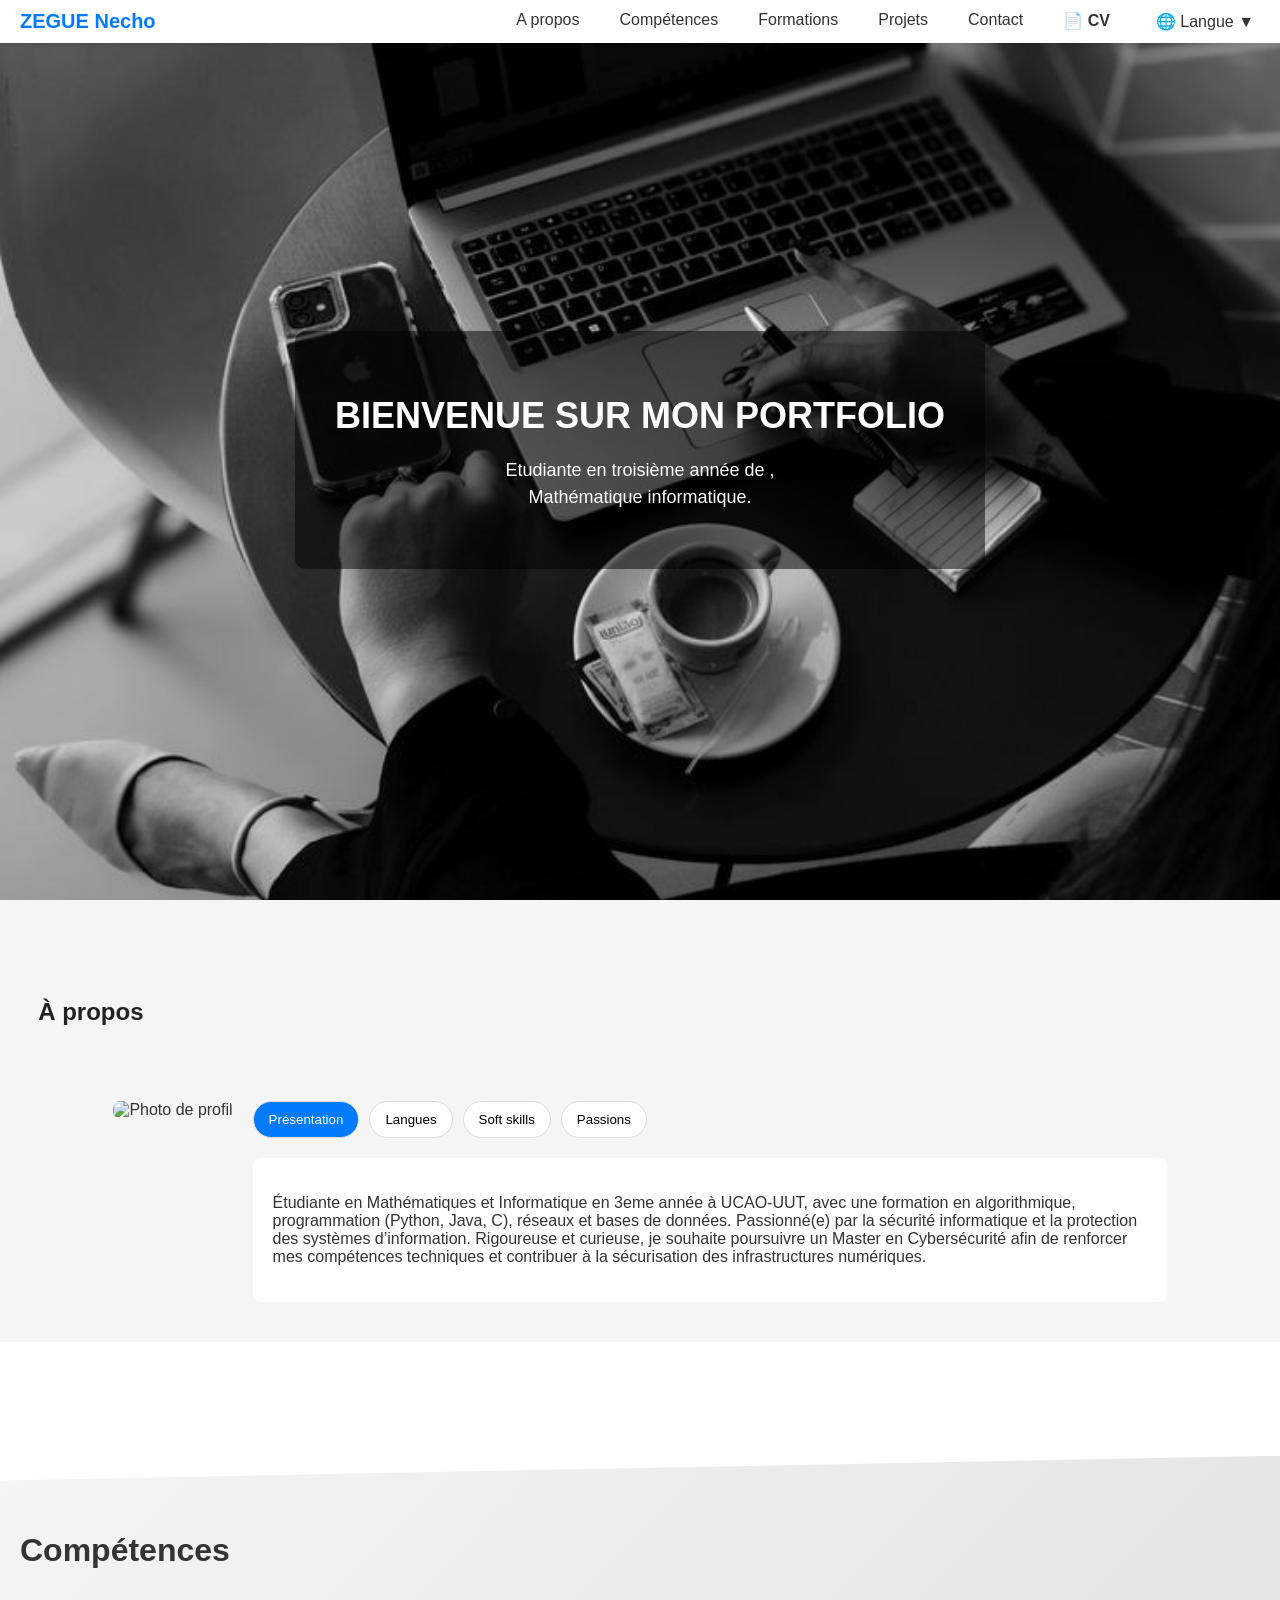
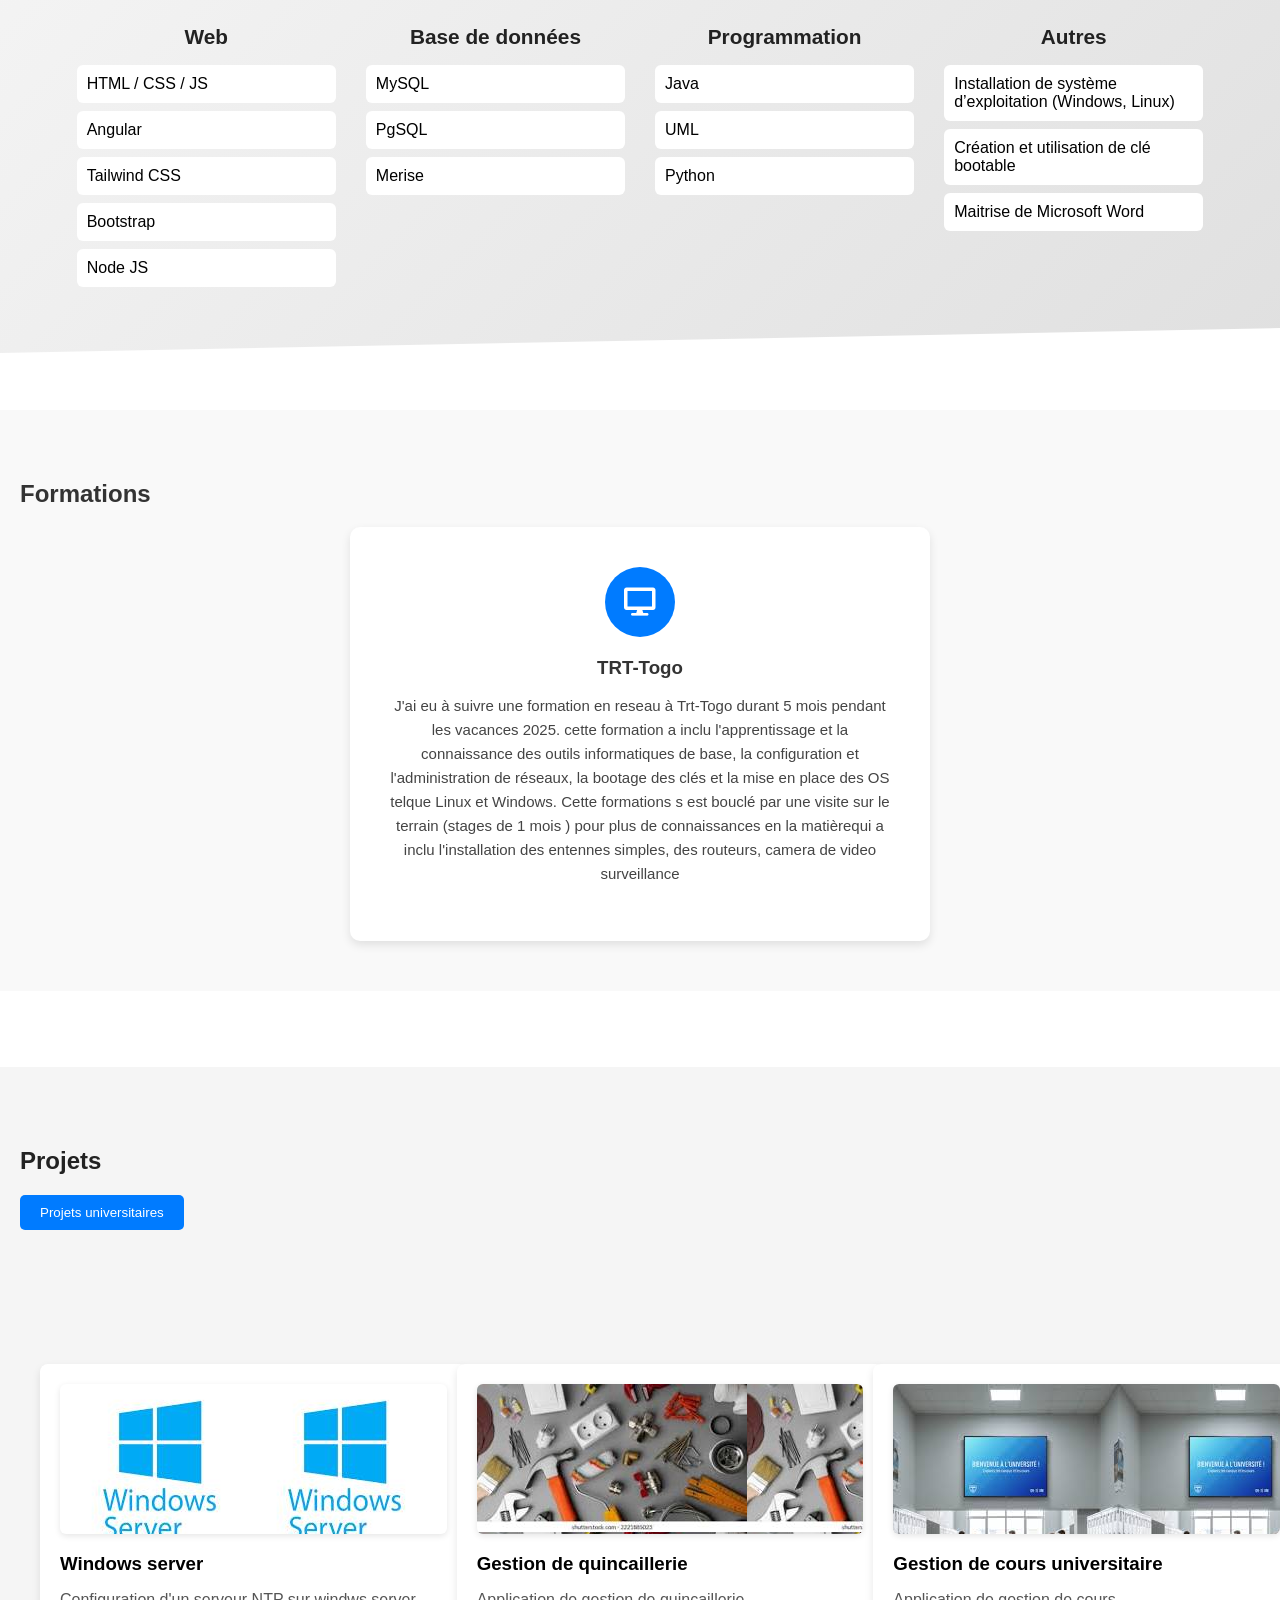
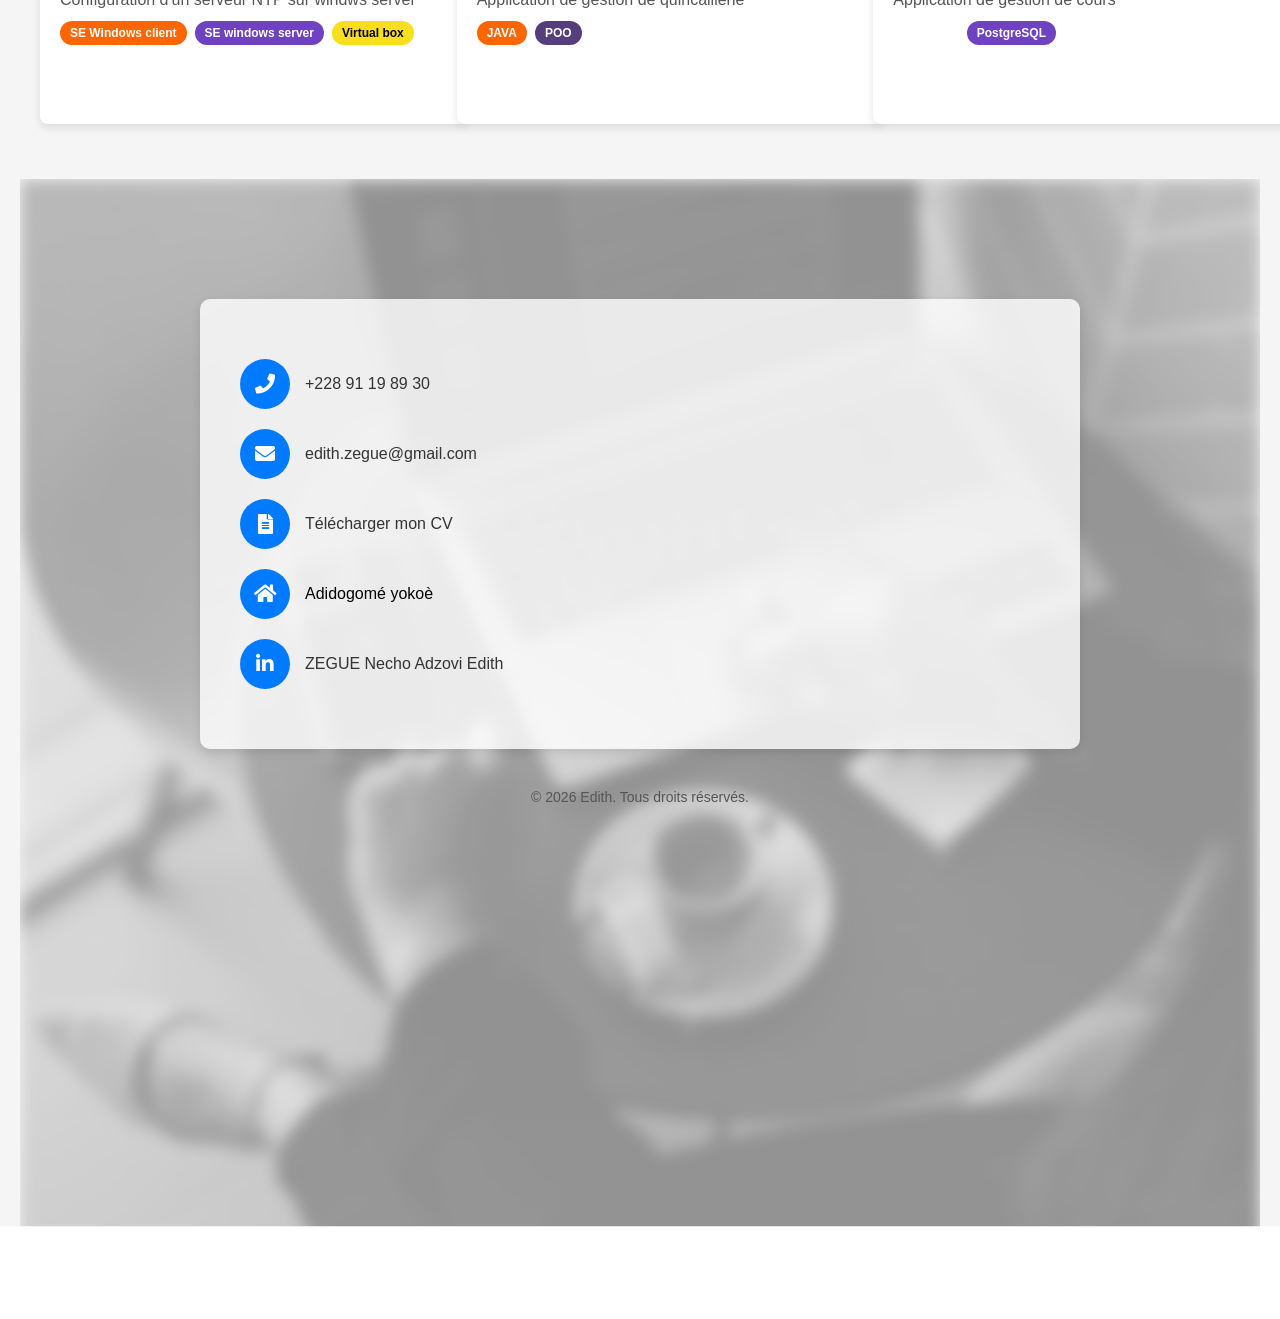
==== commit ea9c7c7b: "Fix image source path in about section" ====
--- a/index.html
+++ b/index.html
@@ -47,7 +47,7 @@
     <div class="about-container">
       <!-- Photo de profil -->
       <div class="about-photo"> 
-        <img src="images/MOI.jpeg" alt="Photo de profil">
+        <img src="MOI.jpeg" alt="Photo de profil">
       </div>
   
       <!-- Contenu à droite -->
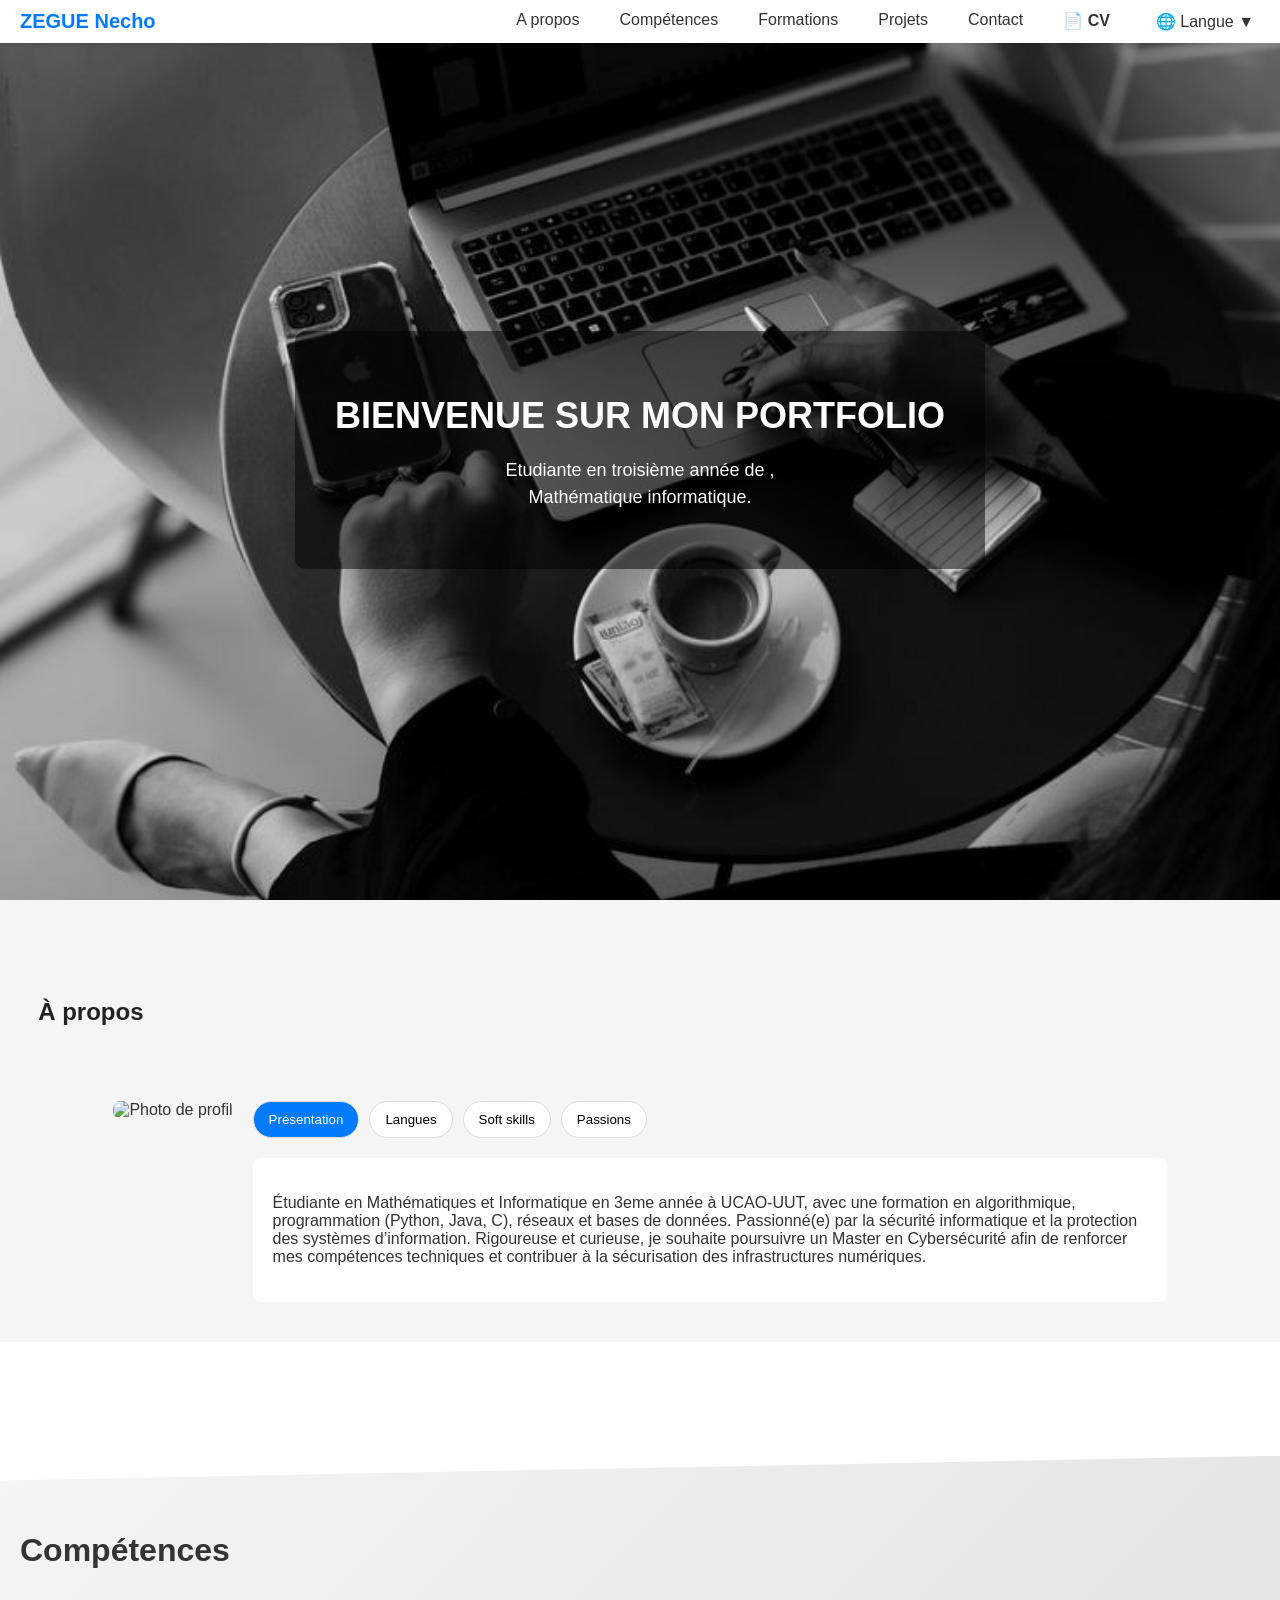
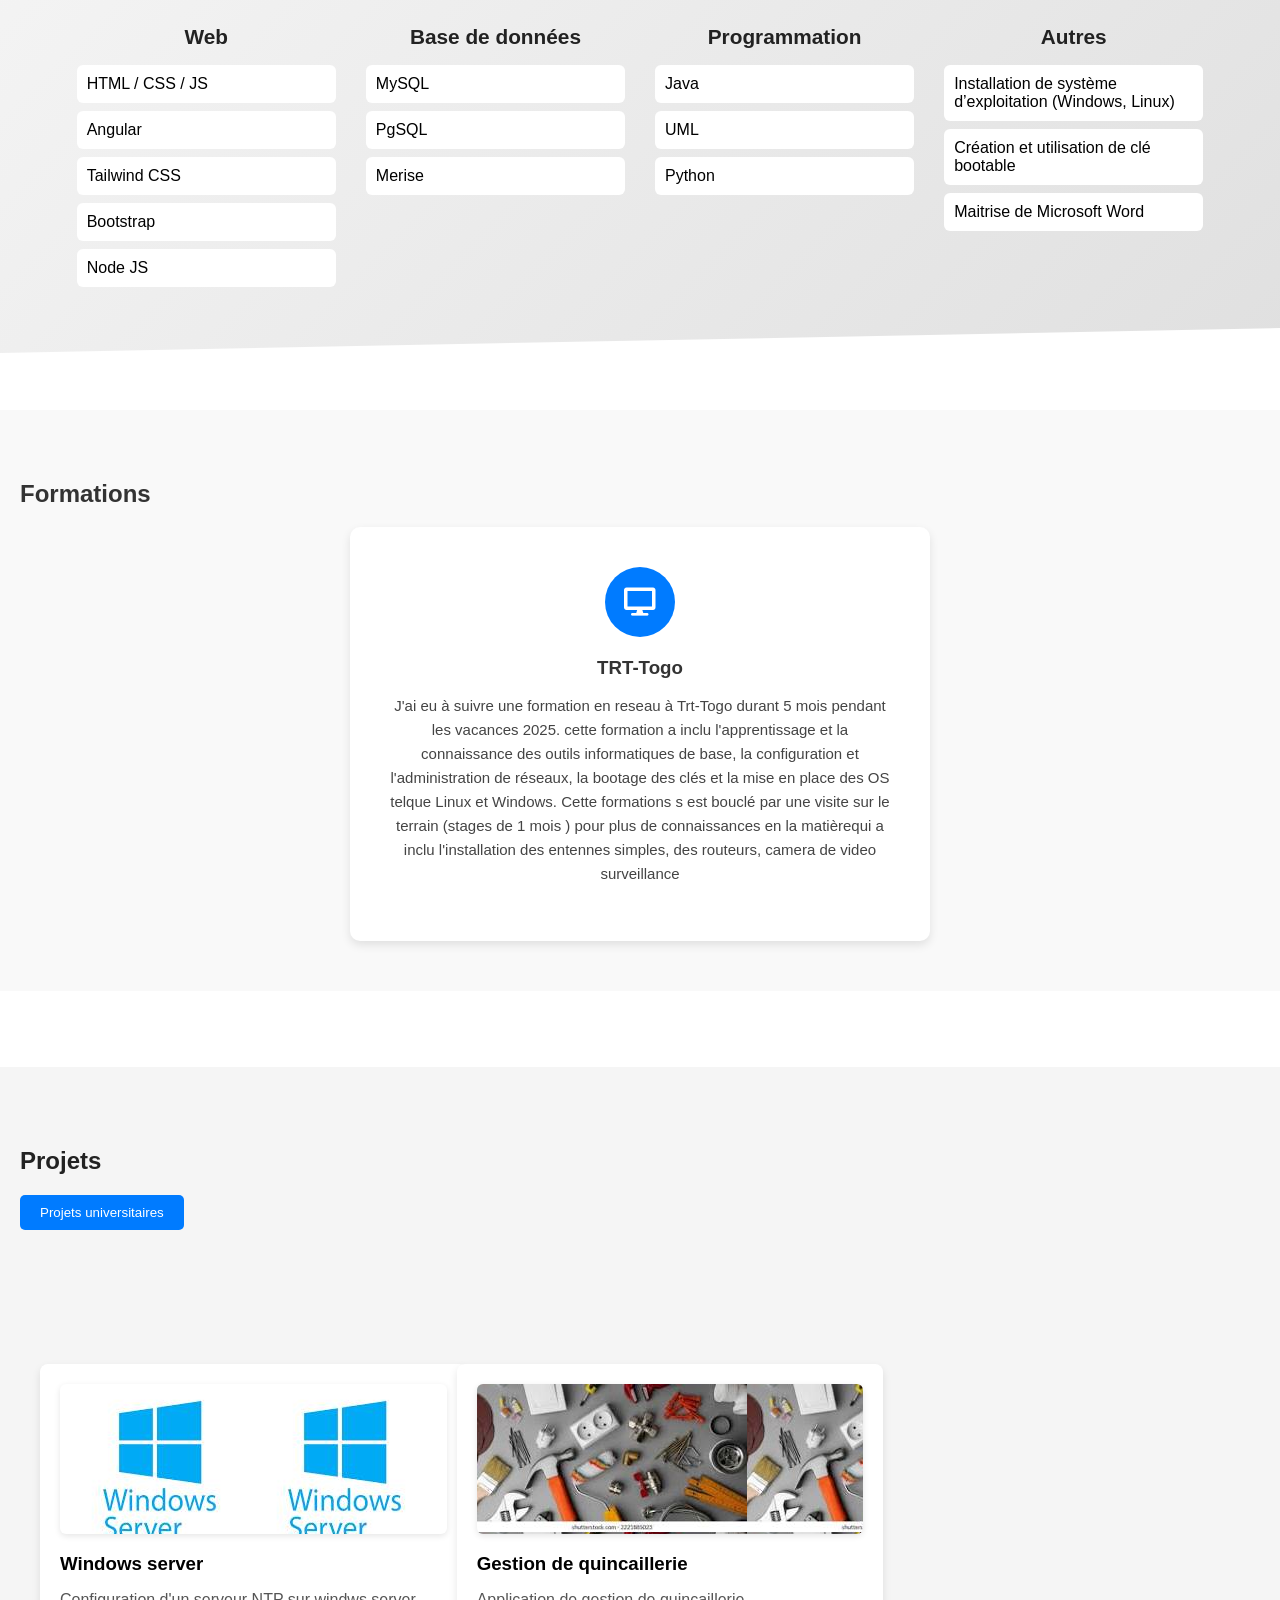
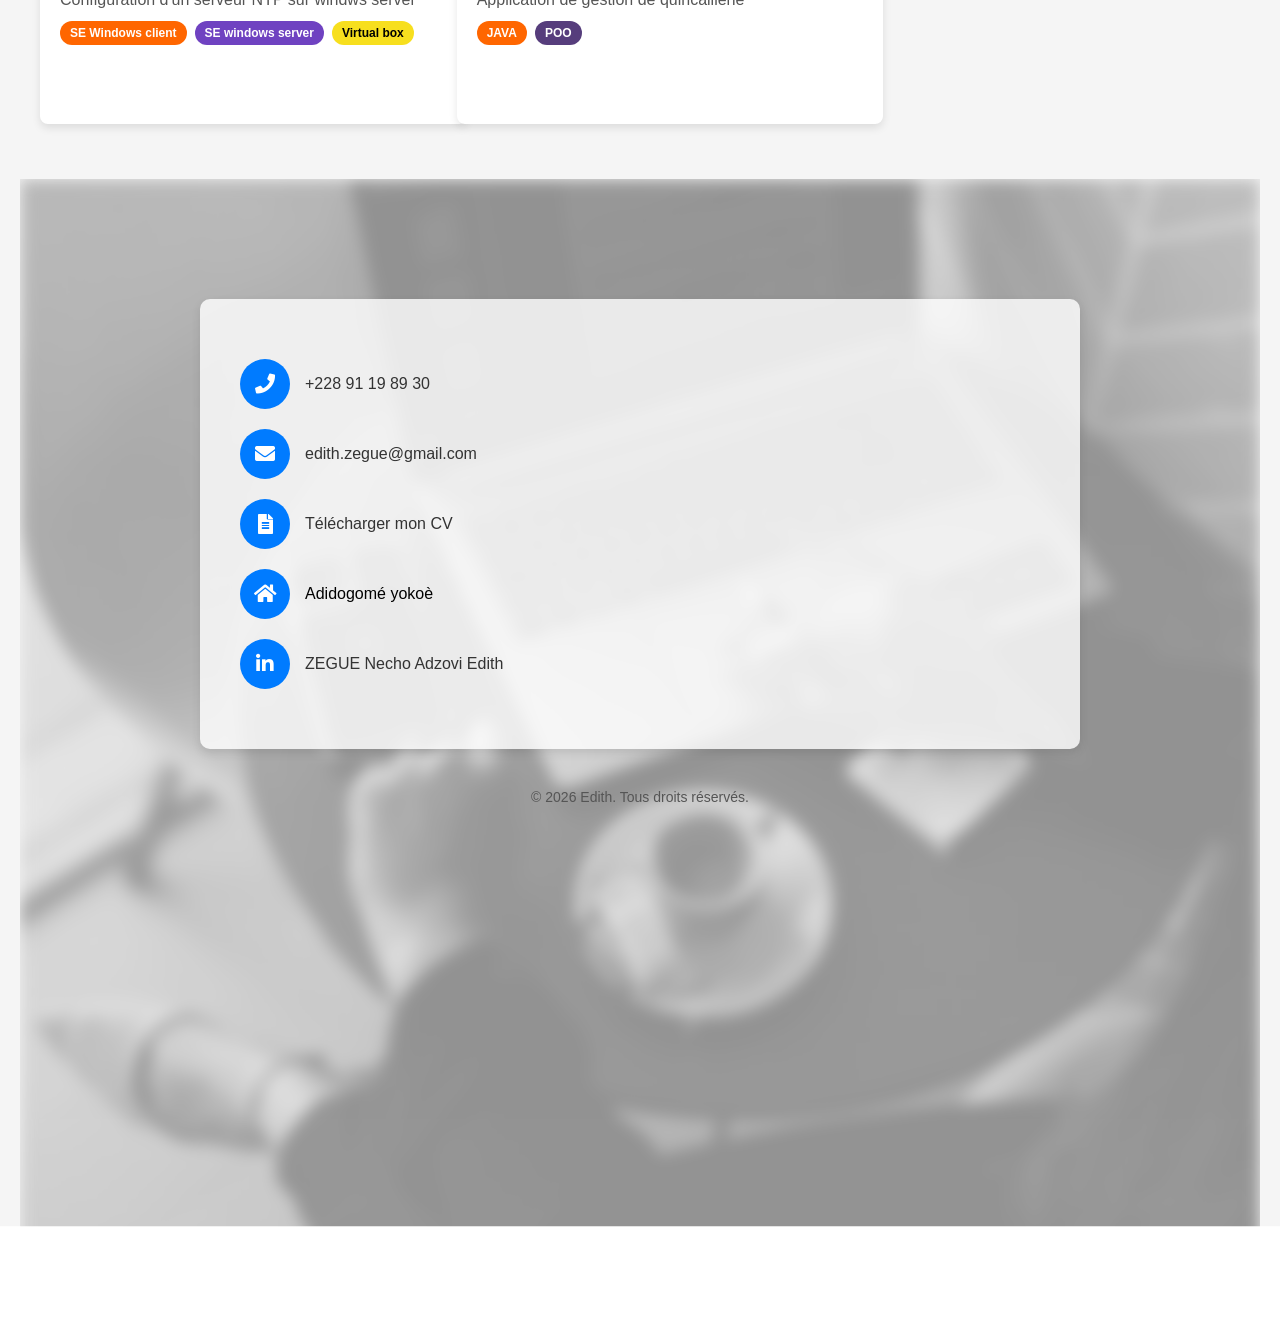
==== commit 36a557c5: "Change CV download link to new file name Updated the CV download link to point to the new file name." ====
--- a/index.html
+++ b/index.html
@@ -69,7 +69,7 @@
           </div>
           <div id="langues" class="tab-item">
             <p>
-              Français (natif), Anglais (intermédiaire).
+              Français (avancée), Anglais (intermédiaire).
             </p>
           </div>
           <div id="skills" class="tab-item">
@@ -253,85 +253,7 @@
       </div>
     </div>
 
-    <!-- Bloc Projets professionnels -->
-<!--    <div class="portfolio-header professional-header">
-      <div class="portfolio-buttons">
-        <button class="filter-btn active">Projets professionnels</button>
-      </div>
-    </div> -->
-
-<!--    <div class="portfolio-grid professional-block">
-       Carte 1 
-      <div class="portfolio-card">
-        <div class="card-inner">
-          <div class="card-front">
-            <div class="project-image"></div>
-            <h3>Minou</h3>
-            <p>Application gestion animale</p>
-            <div class="badges">
-              <span class="badge htmlcss">HTML/CSS</span>
-              <span class="badge js">JS</span>
-            </div>
-          </div>
-          <div class="card-back">
-            <p>Projet professionnel pour suivi vétérinaire et gestion des animaux.</p>
-          </div>
-        </div>
-      </div> -->
-
-      <!-- Carte 2 
-      <div class="portfolio-card">
-        <div class="card-inner">
-          <div class="card-front">
-            <div class="project-image"></div>
-            <h3>Chat</h3>
-            <p>Application de messagerie</p>
-            <div class="badges">
-              <span class="badge bootstrap">Bootstrap</span>
-              <span class="badge js">JS</span>
-            </div>
-          </div>
-          <div class="card-back">
-            <p>Application de chat en temps réel avec interface moderne.</p>
-          </div>
-        </div>
-      </div> -->
-
-      <!-- Carte 3 
-      <div class="portfolio-card">
-        <div class="card-inner">
-          <div class="card-front">
-            <div class="project-image"></div>
-            <h3>Woi</h3>
-            <p>Plateforme collaborative</p>
-            <div class="badges">
-              <span class="badge php">PHP</span>
-              <span class="badge js">JS</span>
-            </div>
-          </div>
-          <div class="card-back">
-            <p>Plateforme pour projets collaboratifs et gestion d’équipe.</p>
-          </div>
-        </div>
-      </div>
-    </div>
-  </section> -->
-
-
-  <!-- Navbar -->
-<!--  <nav>
-    <div class="logo">Contact</div>
-    <ul>
-      <li><a href="#hard-skills">Hard-skills</a></li>
-      <li><a href="#soft-skills">Soft-skills</a></li>
-      <li><a href="#formations">Formations</a></li>
-      <li><a href="#experiences">Expériences</a></li>
-      <li><a href="#projets">Projets</a></li>
-      <li><a href="#loisirs">Loisirs</a></li>
-      <li><a href="#contact">Contact</a></li>
-    </ul>
-  </nav> -->
-
+    
   <!-- Section Contact -->
   <section class="contact-section" id="contact">
     <div class="contact-container">
@@ -347,7 +269,7 @@
 
       <div class="contact-item">
         <div class="icon-circle"><i class="fas fa-file-alt"></i></div>
-        <div class="contact-text"><a href="cv.pdf" download>Télécharger mon CV</a></div>
+        <div class="contact-text"><a href="ZEGUE_Necho_CV.pdf" download>Télécharger mon CV</a></div>
       </div>
 
       <div class="contact-item">
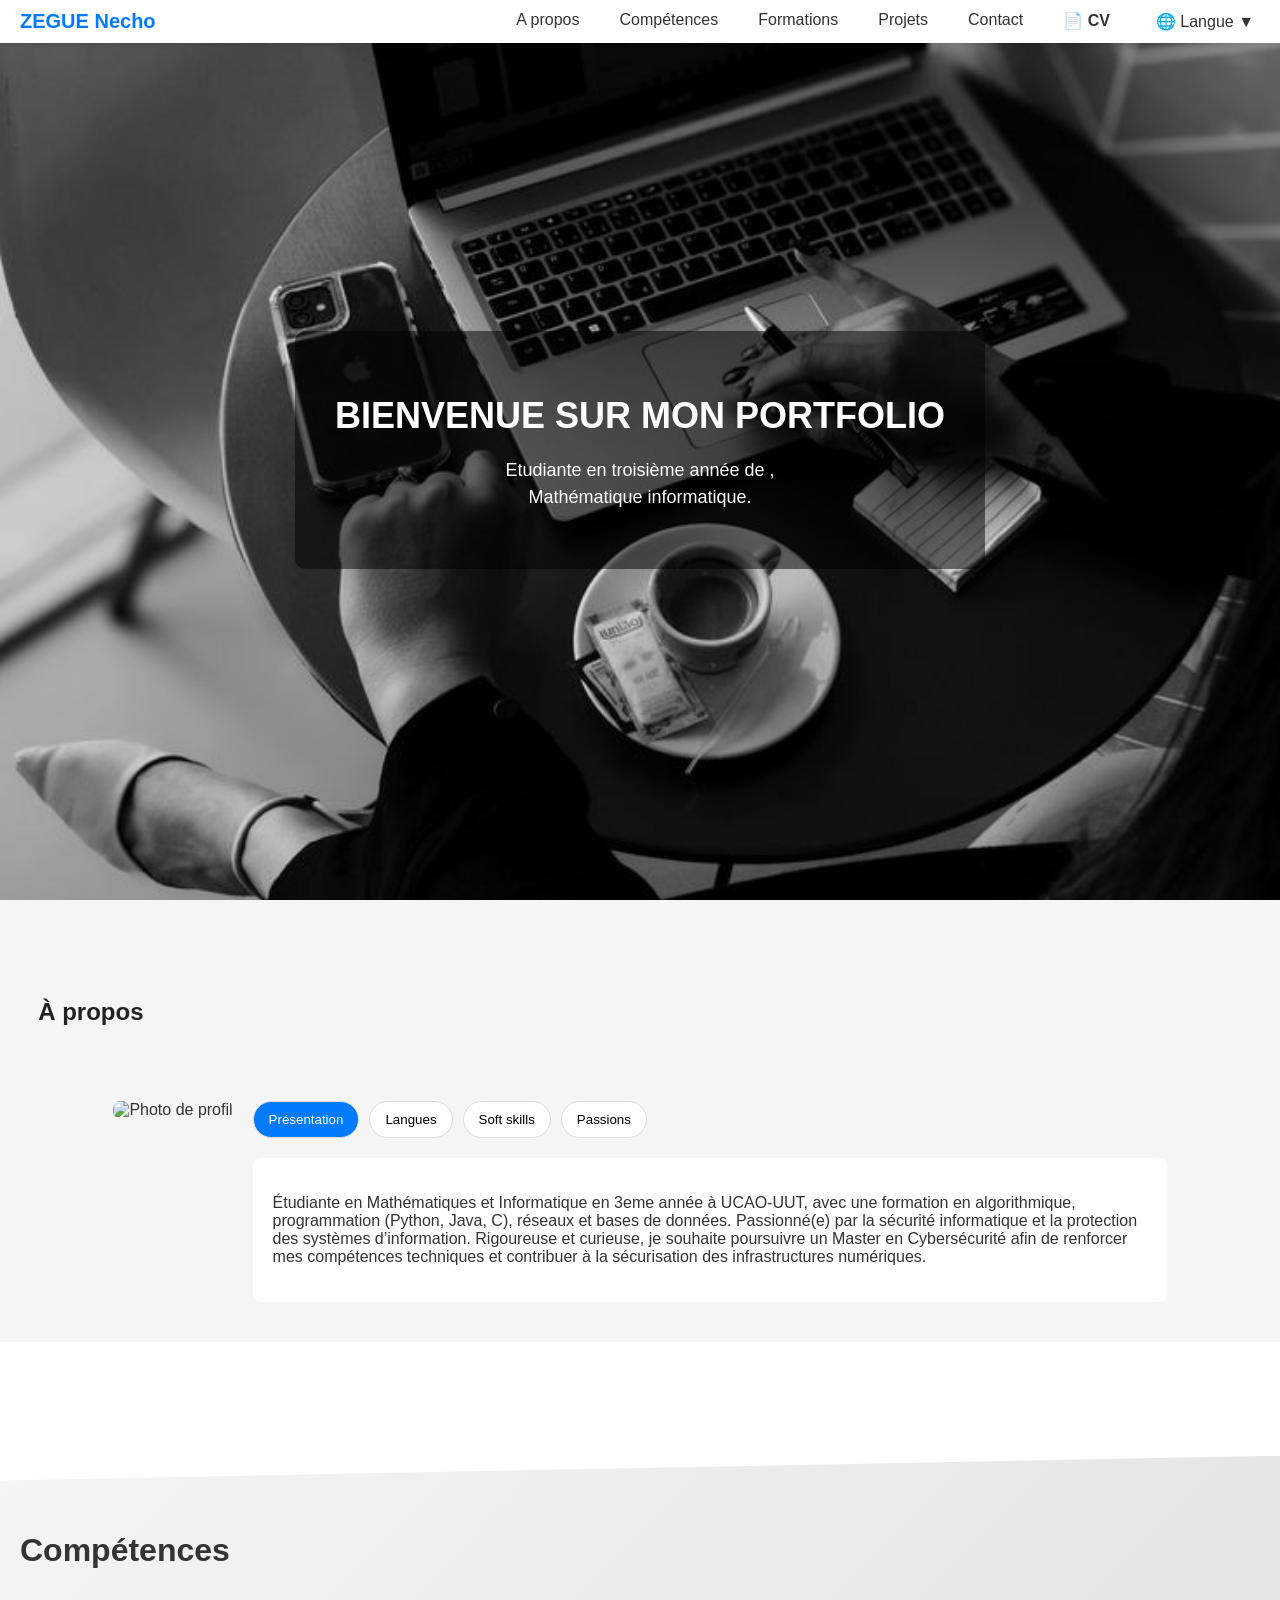
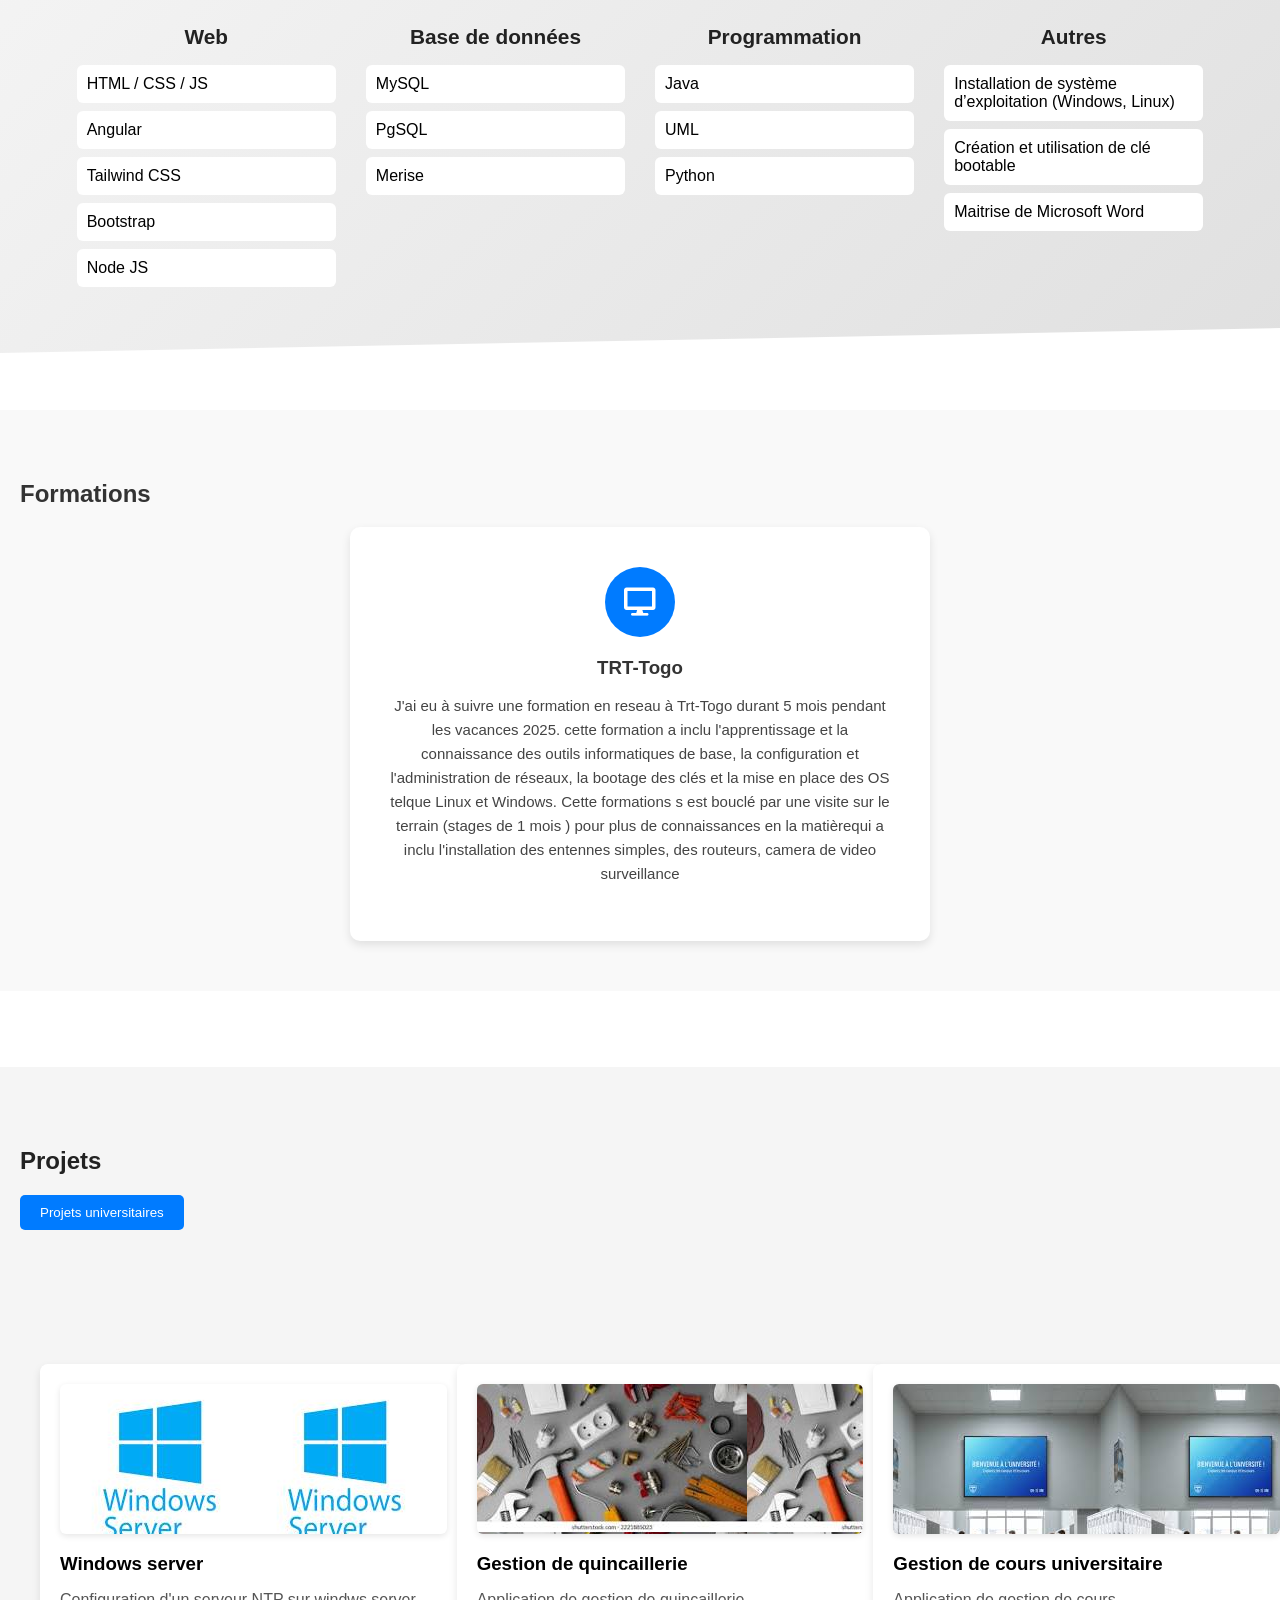
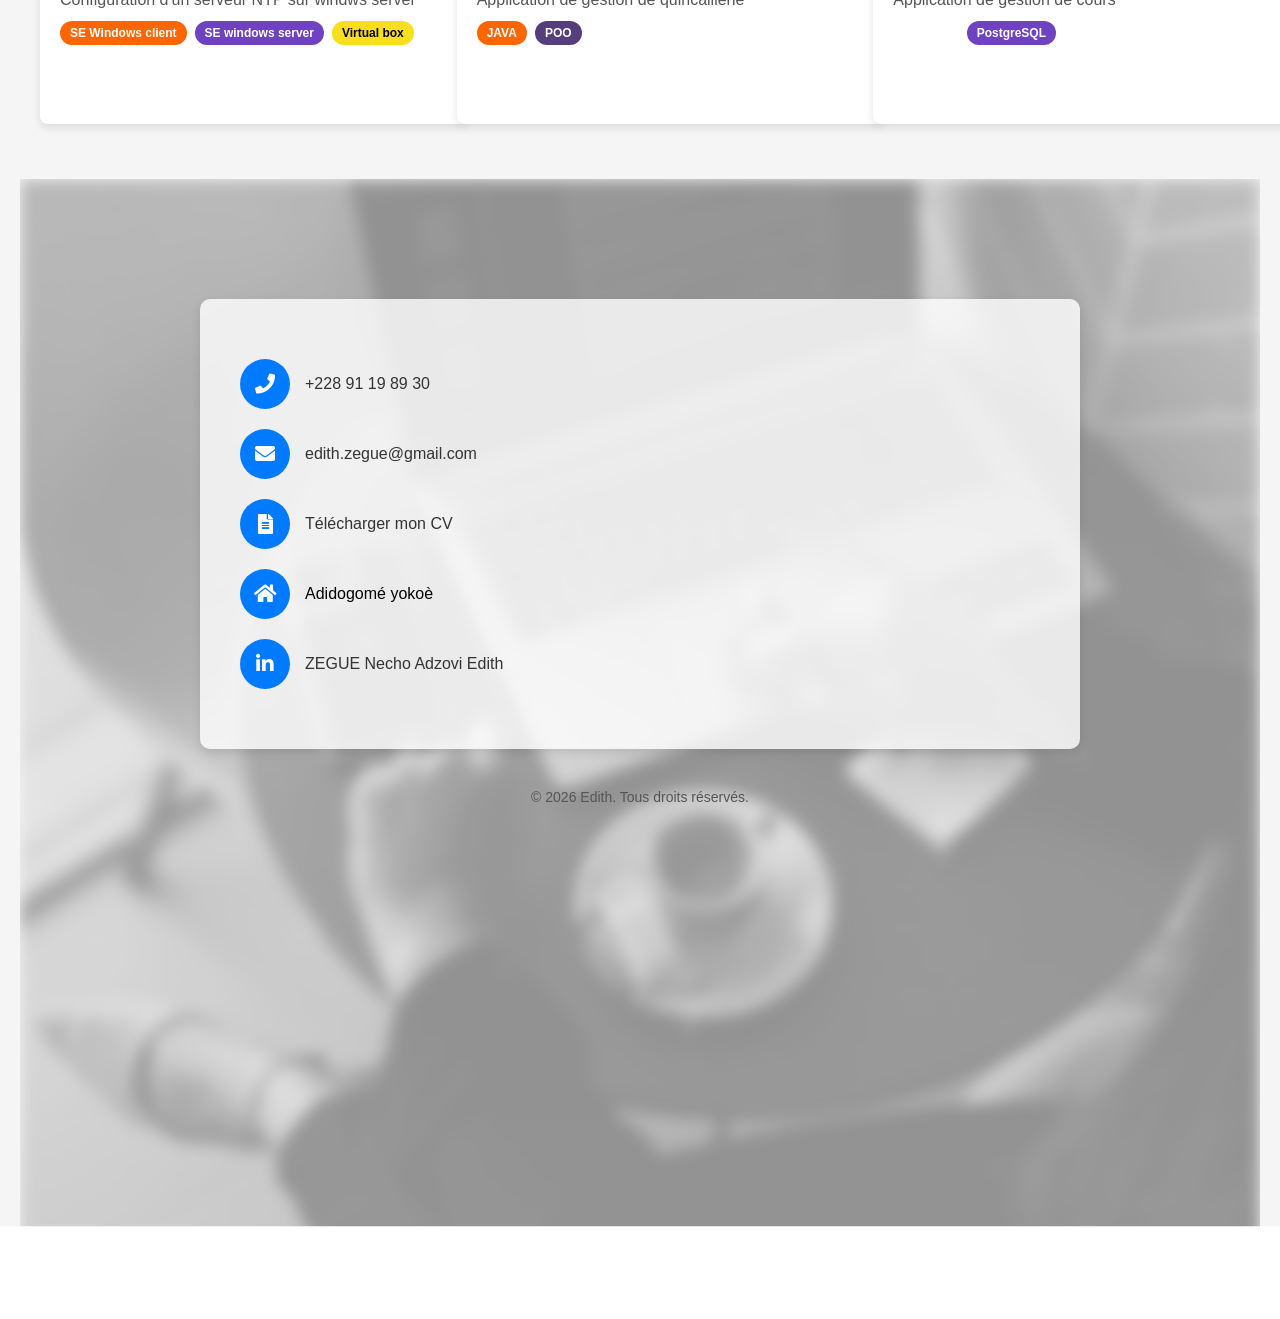
==== commit fd107e3d: "Change CV link to open in a new tab" ====
--- a/index.html
+++ b/index.html
@@ -269,7 +269,7 @@
 
       <div class="contact-item">
         <div class="icon-circle"><i class="fas fa-file-alt"></i></div>
-        <div class="contact-text"><a href="ZEGUE_Necho_CV.pdf" download>Télécharger mon CV</a></div>
+        <div class="contact-text"><a href="ZEGUE_Necho_CV.pdf" target="_blank">Télécharger mon CV</a></div>
       </div>
 
       <div class="contact-item">
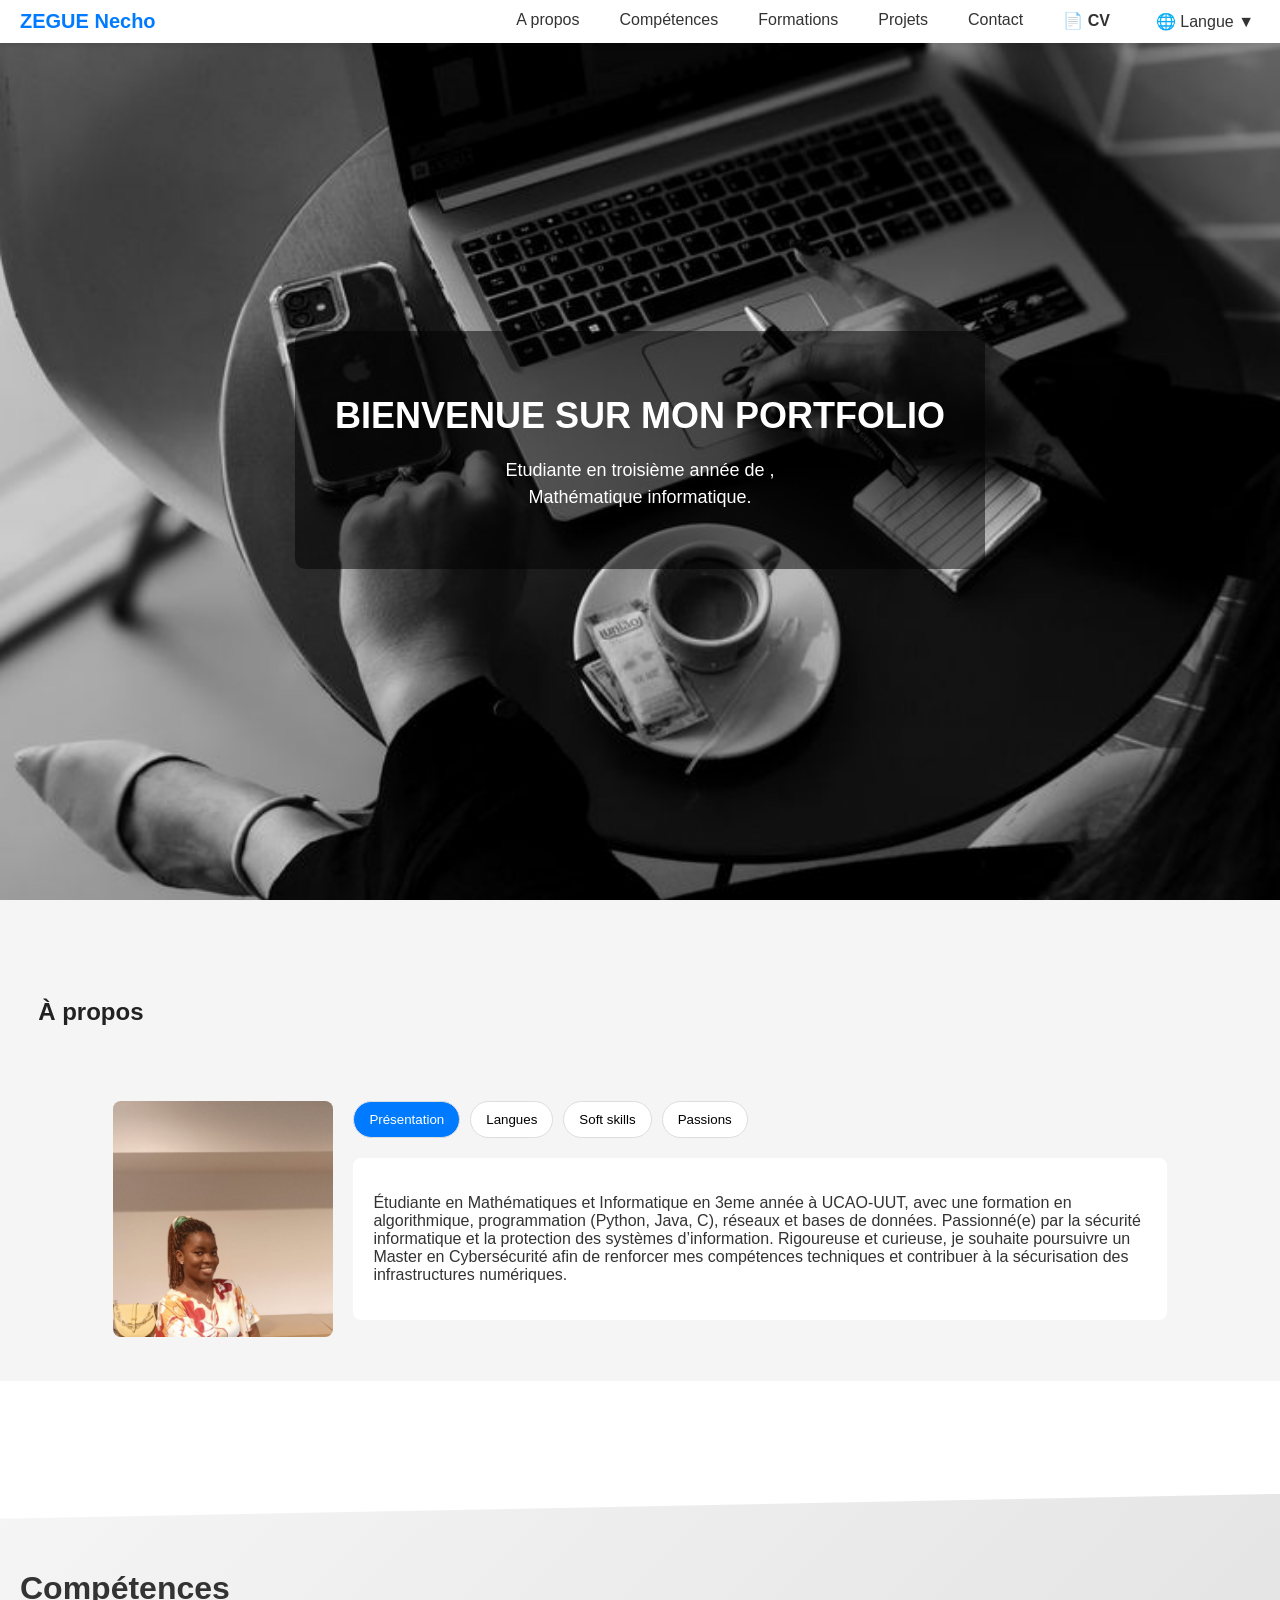
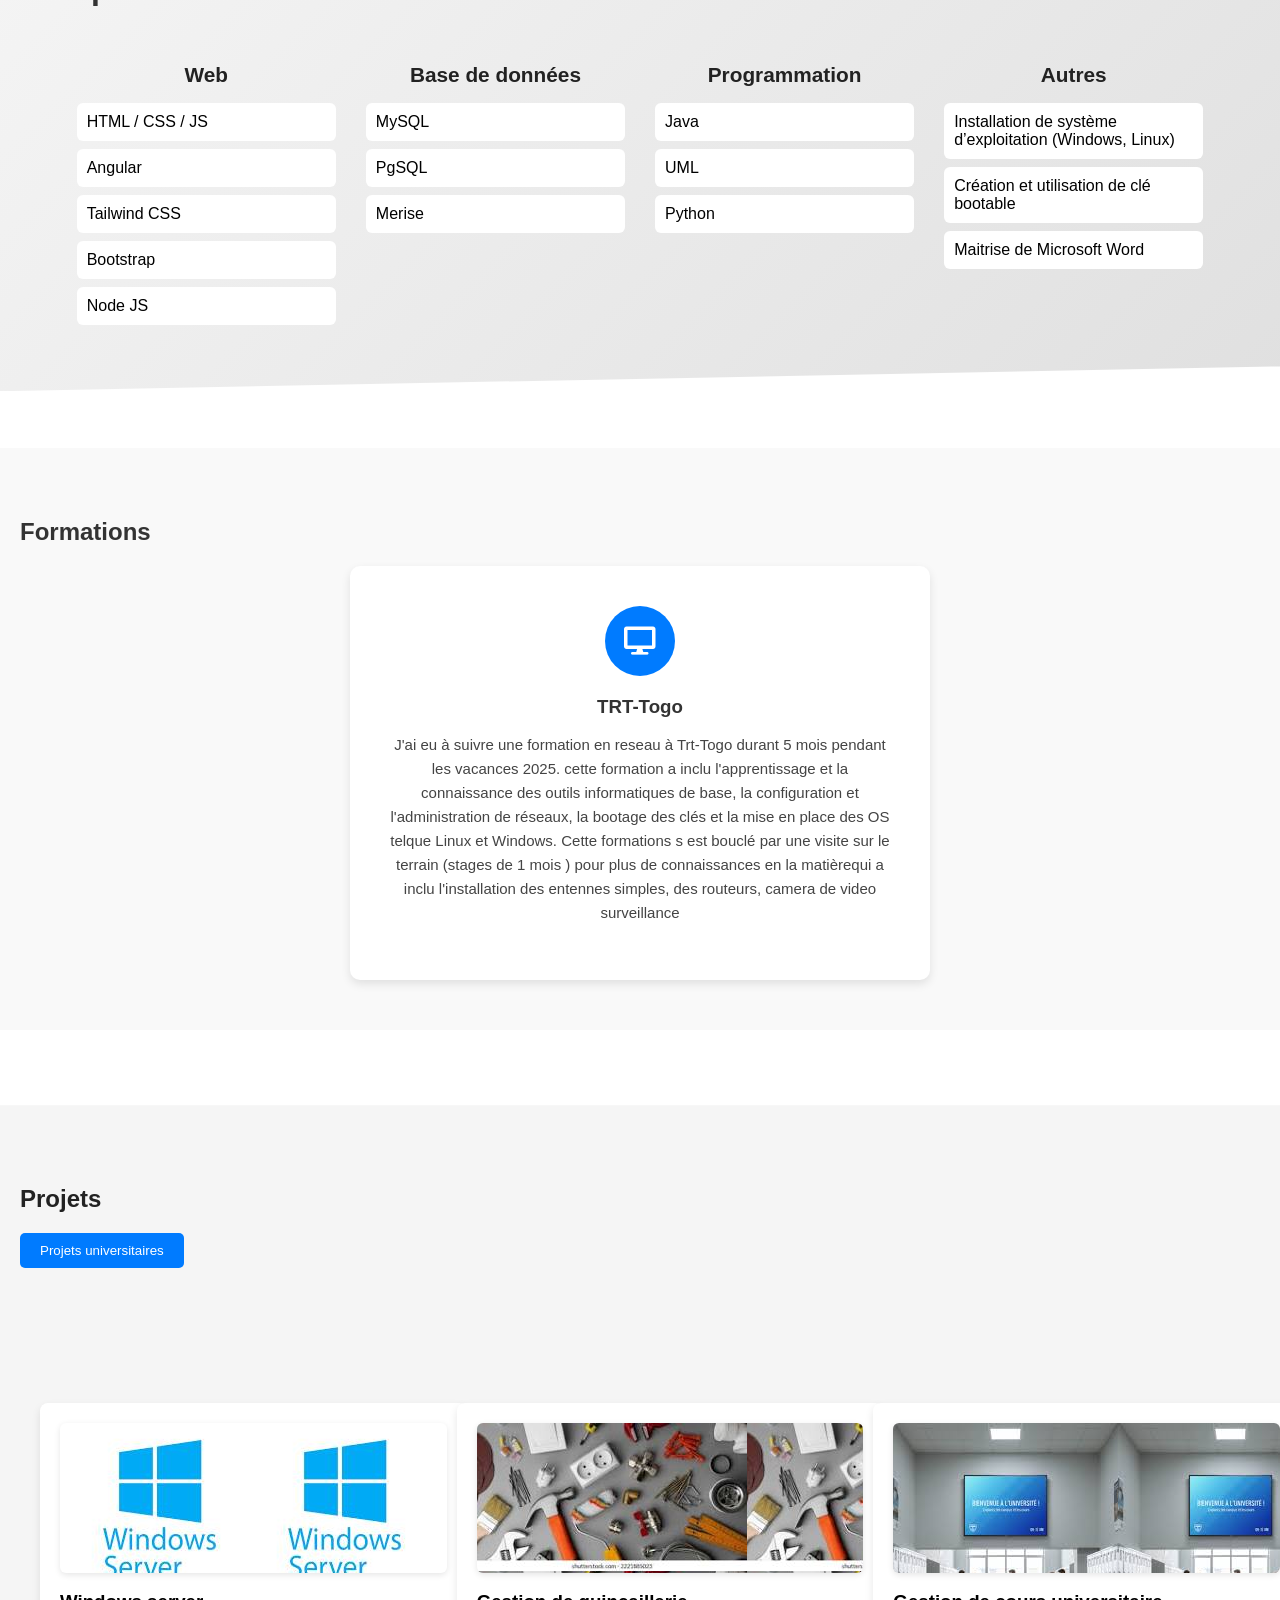
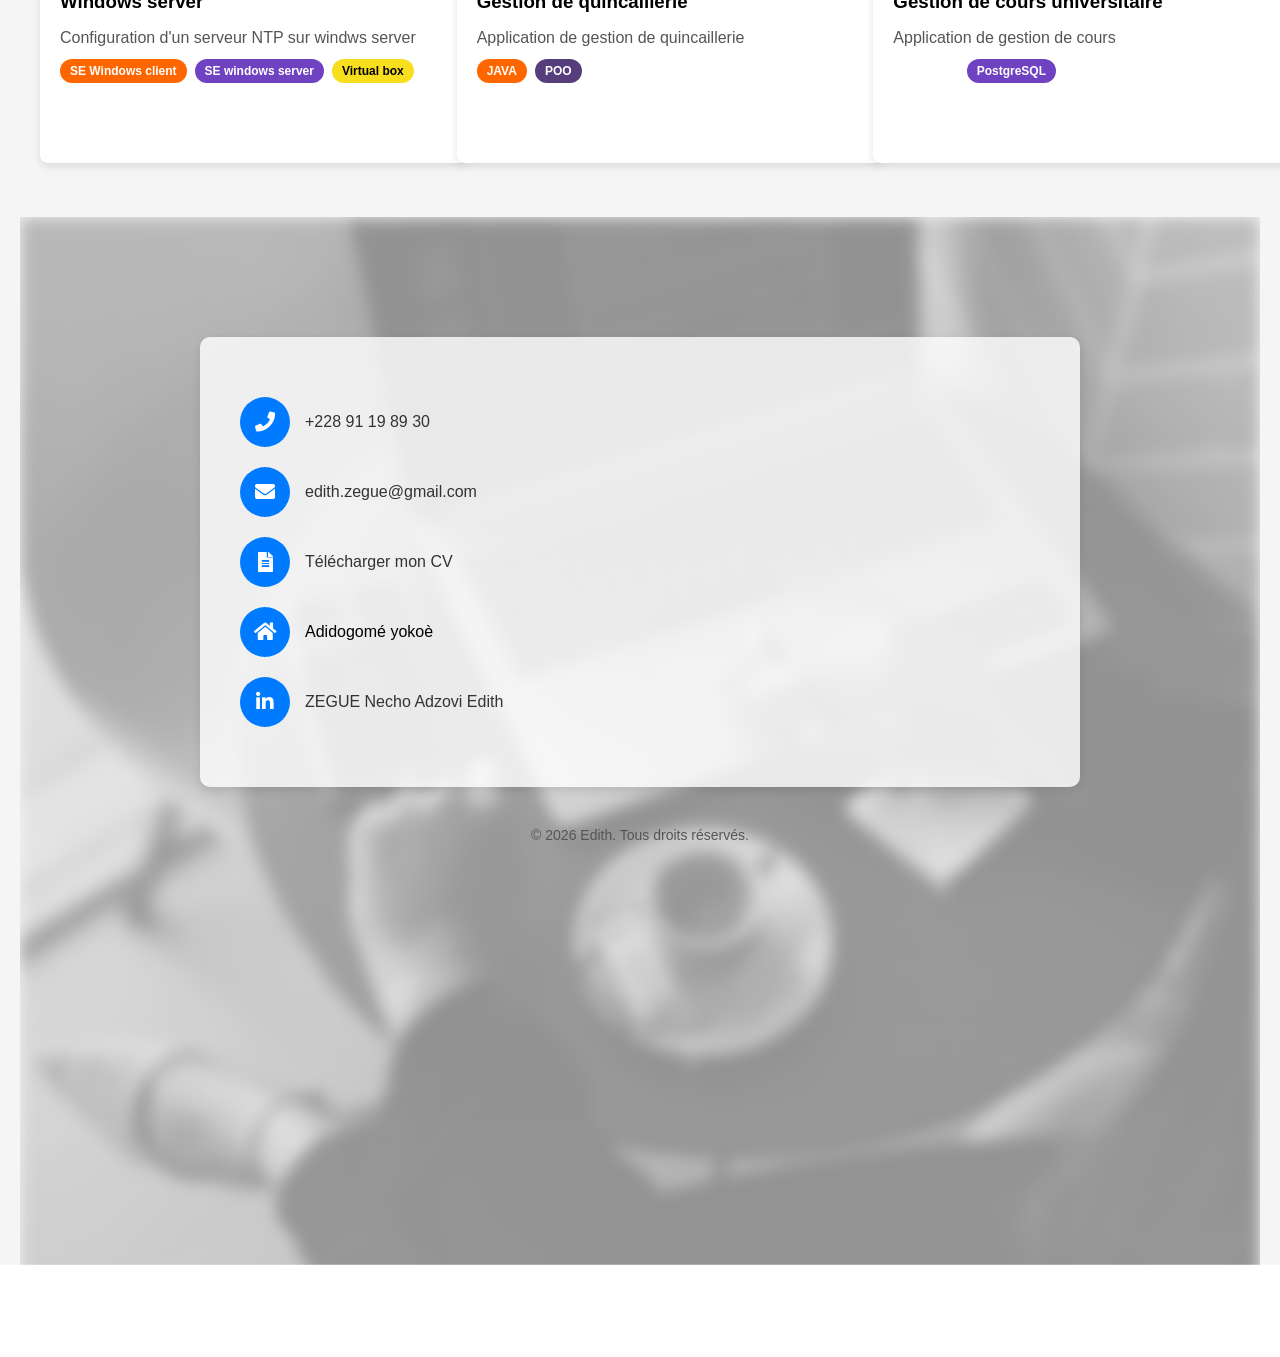
==== commit 3d70d7d2: "Update image source path in index.html" ====
--- a/index.html
+++ b/index.html
@@ -47,7 +47,7 @@
     <div class="about-container">
       <!-- Photo de profil -->
       <div class="about-photo"> 
-        <img src="MOI.jpeg" alt="Photo de profil">
+        <img src="images/MOI.jpeg" alt="Photo de profil">
       </div>
   
       <!-- Contenu à droite -->
